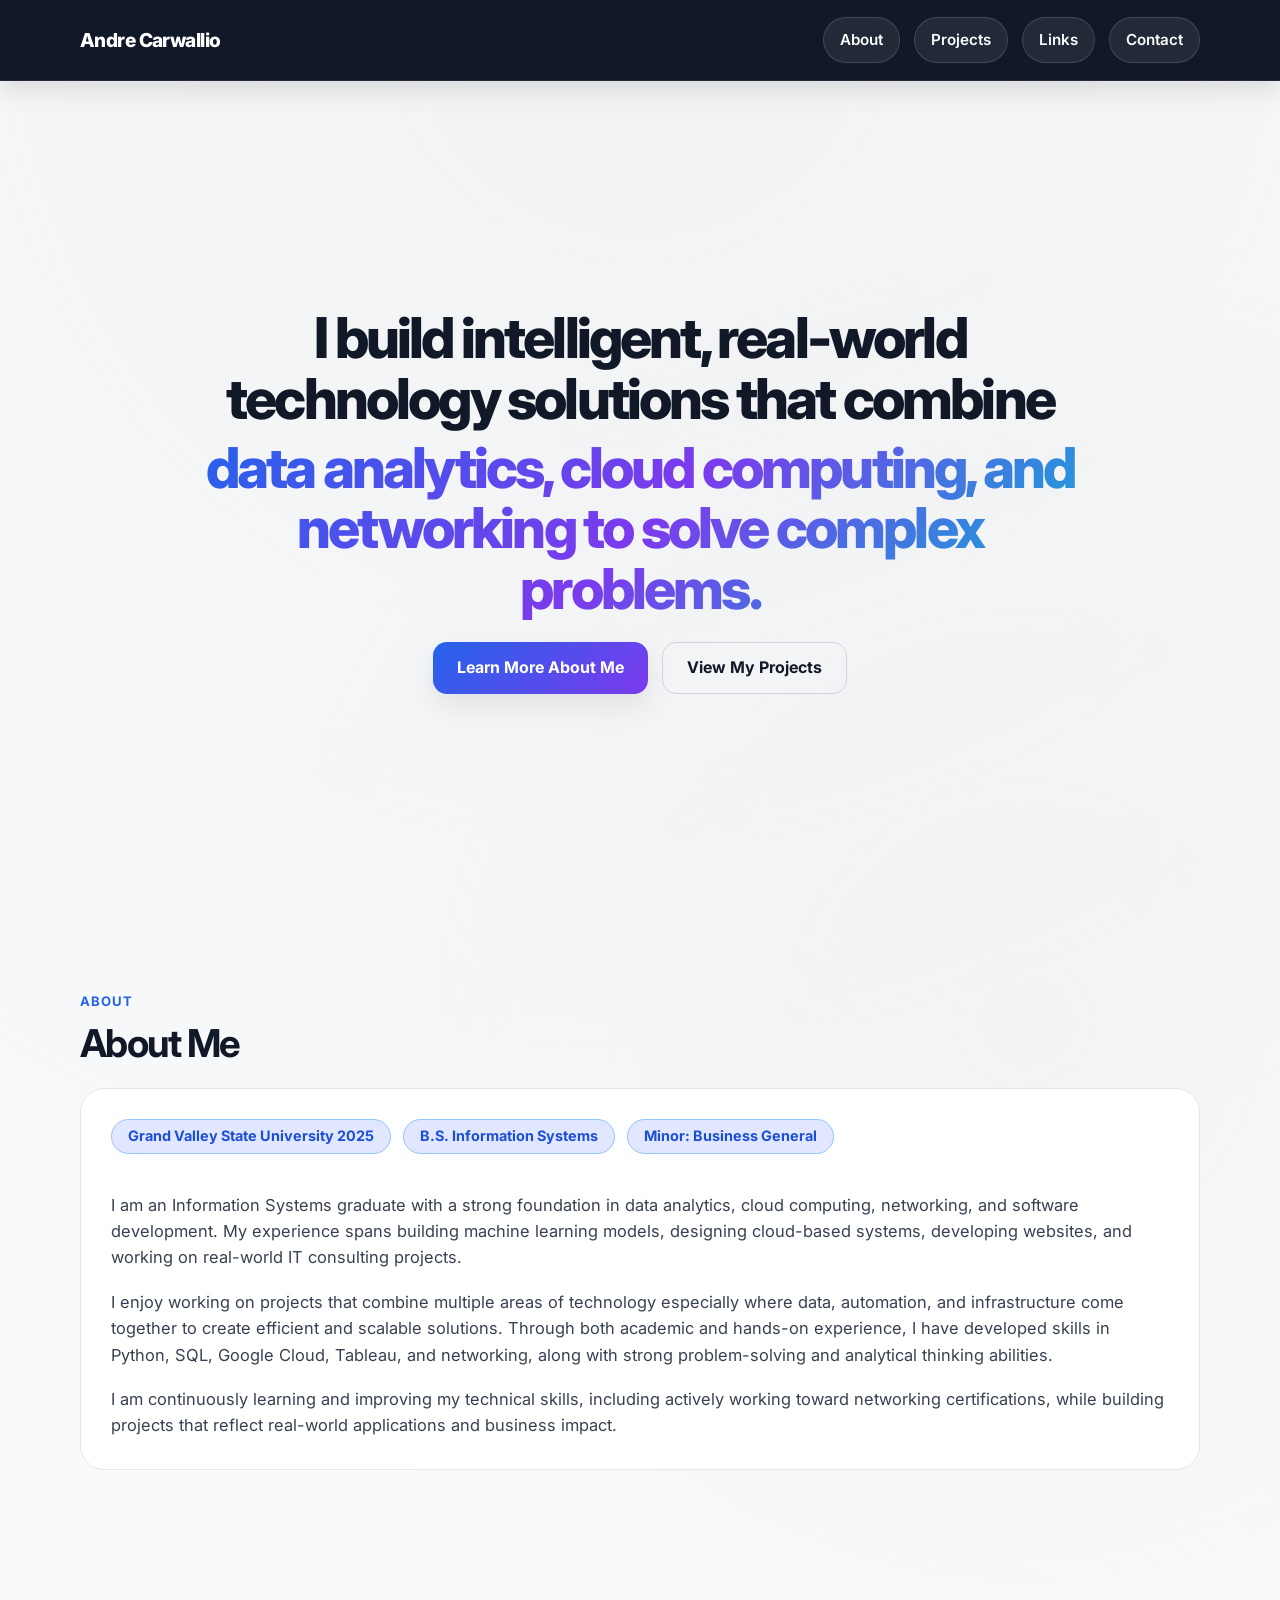
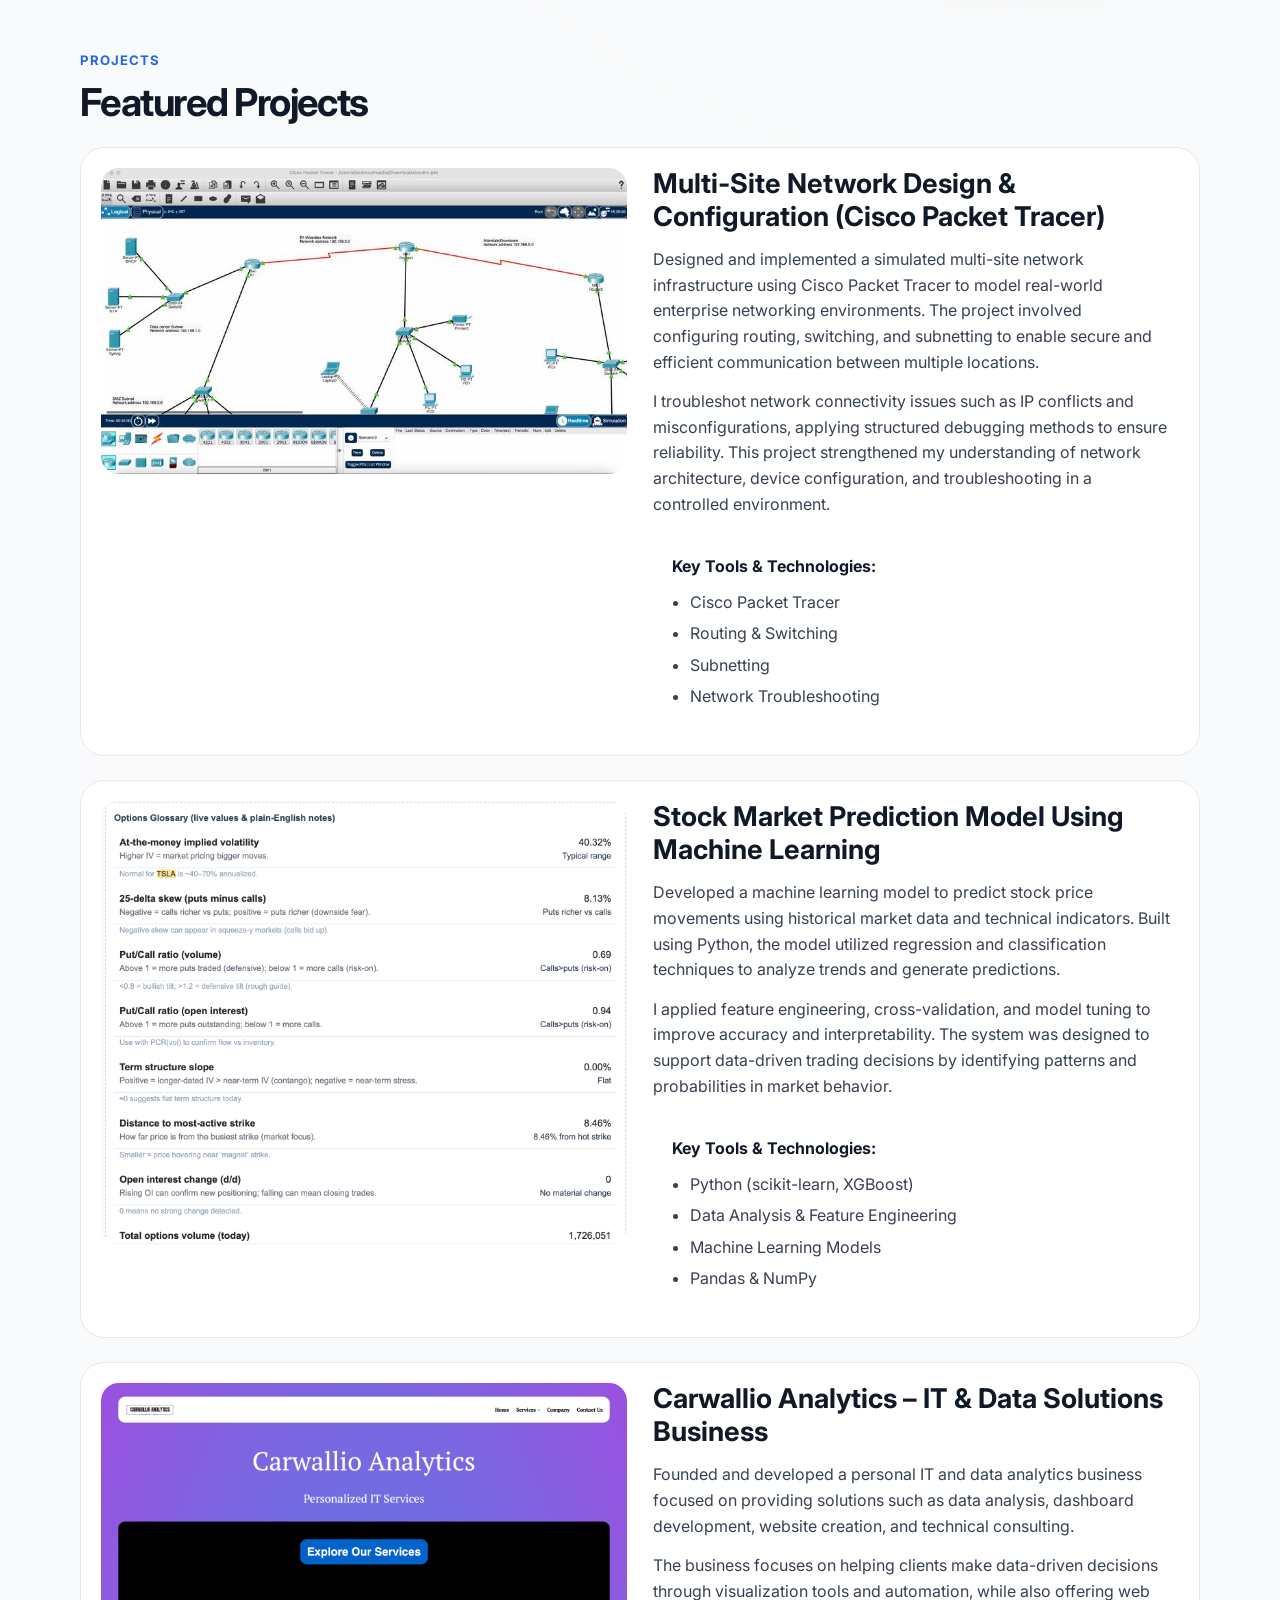
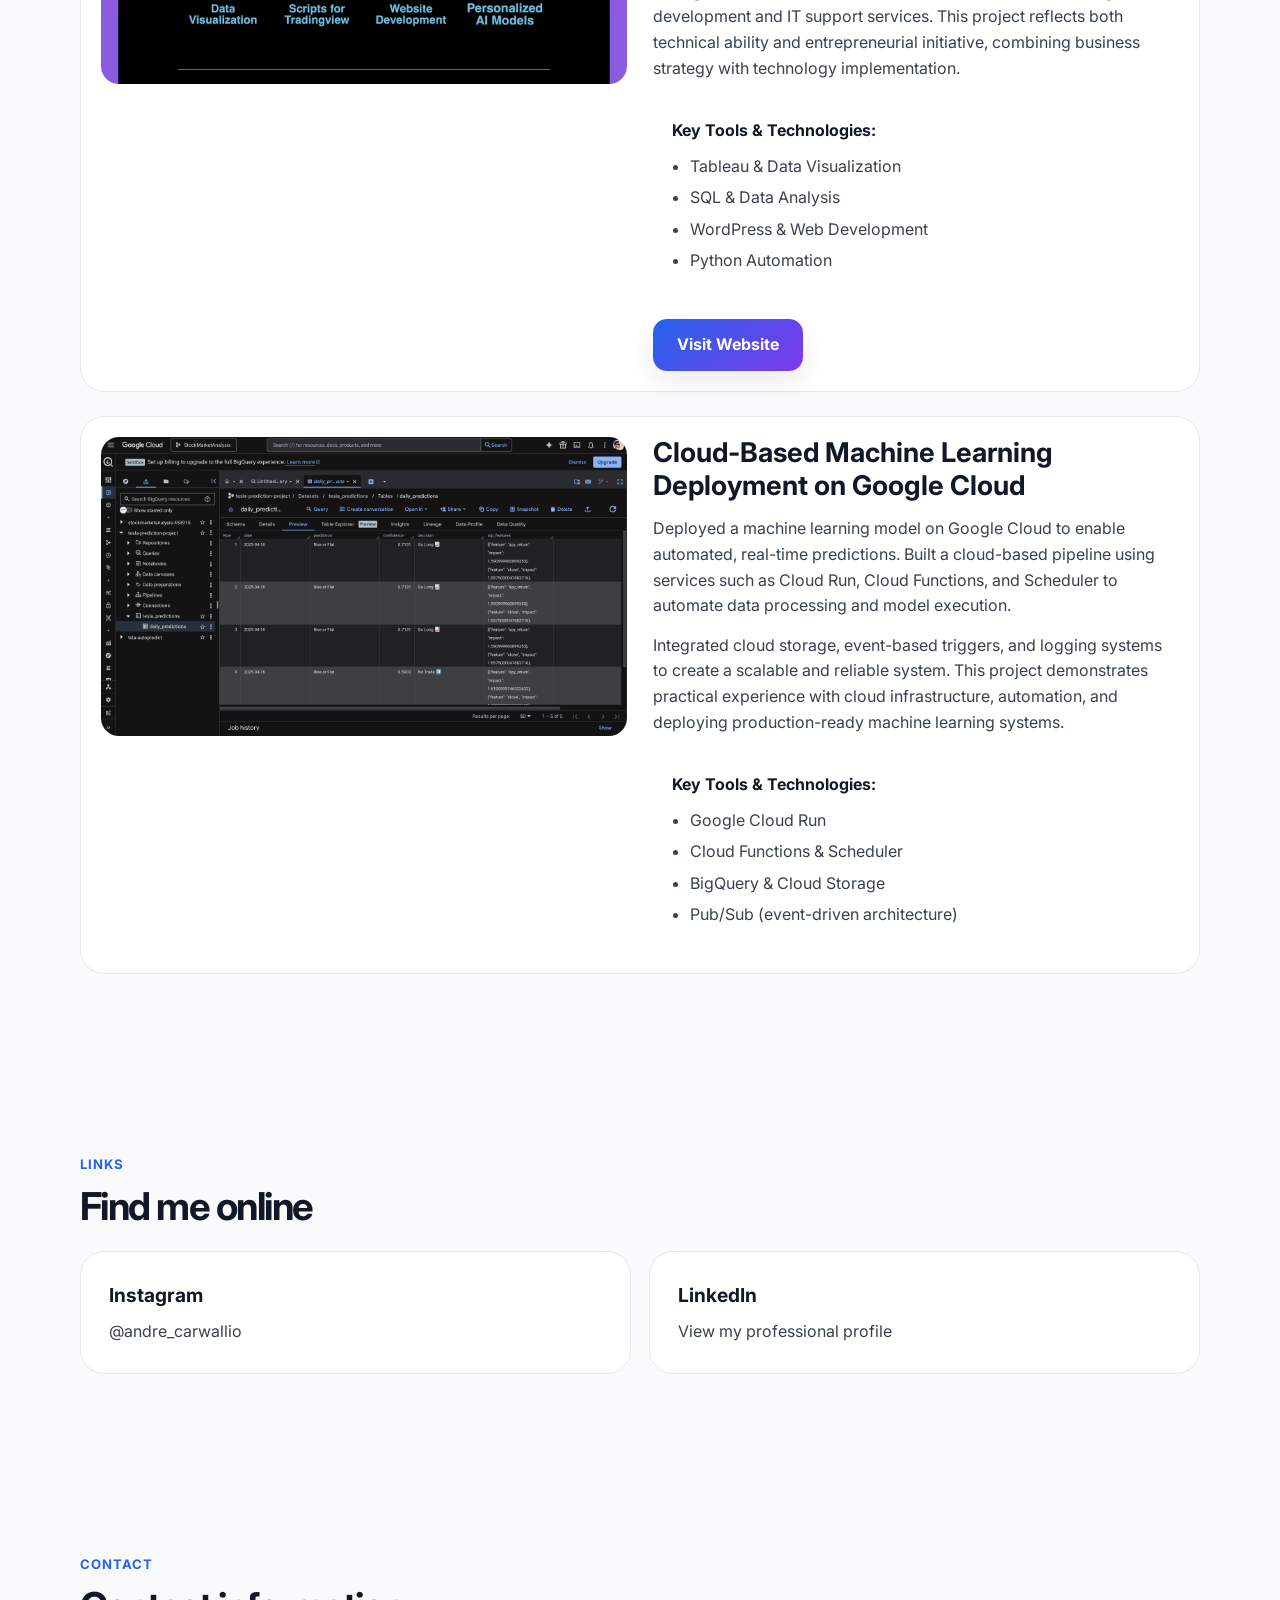
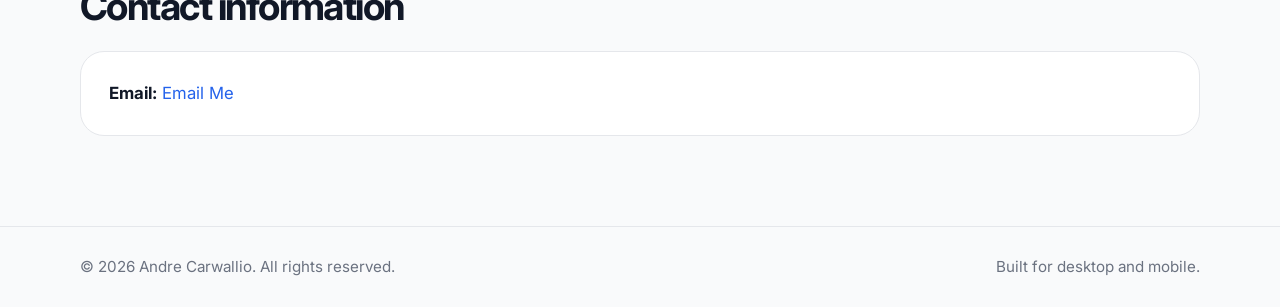
==== index.html @ b639756b "Initial portfolio website" ====
<!DOCTYPE html>
<html lang="en">
<head>
  <!-- =========================
       BASIC PAGE SETUP
       ========================= -->
  <meta charset="UTF-8" />
  <meta name="viewport" content="width=device-width, initial-scale=1.0" />
  <title>Andre Carwallio | Portfolio</title>
  <meta
    name="description"
    content="Professional portfolio of Andre Carwallio showcasing projects, skills, and contact information."
  />

  <!-- =========================
       GOOGLE FONT
       ========================= -->
  <link rel="preconnect" href="https://fonts.googleapis.com" />
  <link rel="preconnect" href="https://fonts.gstatic.com" crossorigin />
  <link
    href="https://fonts.googleapis.com/css2?family=Inter:wght@400;500;600;700;800;900&display=swap"
    rel="stylesheet"
  />

  <!-- =========================
       CSS FILE
       ========================= -->
  <link rel="stylesheet" href="style.css" />
</head>
<body>
  <!-- =========================
       HEADER / NAVIGATION
       ========================= -->
  <header class="site-header">
    <div class="container header-inner">
      <a href="#top" class="logo">Andre Carwallio</a>

      <nav class="nav" id="nav">
        <a href="#about">About</a>
        <a href="#projects">Projects</a>
        <a href="#links">Links</a>
        <a href="#contact">Contact</a>
      </nav>

      <button class="menu-toggle" id="menuToggle" aria-label="Open menu">
        ☰
      </button>
    </div>
  </header>

  <main id="top">
    <!-- =========================
         HERO SECTION
         ========================= -->
    <section class="hero">
      <div class="container hero-content">
        

        <h1>
          I build intelligent, real-world technology solutions that combine
          <span>data analytics, cloud computing, and networking to solve complex problems.</span>
        </h1>

       

        <div class="hero-buttons">
          <a href="#about" class="btn btn-primary">Learn More About Me</a>
          <a href="#projects" class="btn btn-secondary">View My Projects</a>
        </div>
      </div>
    </section>

    <!-- =========================
         ABOUT SECTION
         ========================= -->
    <section class="about section" id="about">
      <div class="container section-shell">
        <div class="section-heading">
          <p class="section-tag">About</p>
          <h2>About Me</h2>
        </div>

        <div class="about-card">

                <!-- Capsules -->
                <div class="about-pills">
                  <span>Grand Valley State University 2025</span>
                  <span>B.S. Information Systems</span>
                  <span>Minor: Business General</span>
                </div>

                <!-- Paragraphs -->
                <p>
                  I am an Information Systems graduate with a strong foundation in data analytics, cloud computing, networking, and software development. My experience spans building machine learning models, designing cloud-based systems, developing websites, and working on real-world IT consulting projects.
                </p>

                <p>
                  I enjoy working on projects that combine multiple areas of technology especially where data, automation, and infrastructure come together to create efficient and scalable solutions. Through both academic and hands-on experience, I have developed skills in Python, SQL, Google Cloud, Tableau, and networking, along with strong problem-solving and analytical thinking abilities.
                </p>

                <p>
                  I am continuously learning and improving my technical skills, including actively working toward networking certifications, while building projects that reflect real-world applications and business impact.
                </p>

              </div>
            </div>
          </section>

    <!-- =========================
         PROJECTS SECTION
         ========================= -->
    <section class="projects section" id="projects">
      <div class="container section-shell">
        <div class="section-heading">
          <p class="section-tag">Projects</p>
          <h2>Featured Projects</h2>
        </div>

        <div class="project-list">
          <!-- =========================
               PROJECT 1
               ========================= -->
          <article class="project-card">
            <div class="project-image">
              <img src="images/networking.jpeg" alt="Networking Project preview" />
            </div>
            <div class="project-content">
              <h3>Multi-Site Network Design & Configuration (Cisco Packet Tracer)</h3>
              <p>
                Designed and implemented a simulated multi-site network infrastructure using Cisco Packet Tracer to model real-world enterprise networking environments. The project involved configuring routing, switching, and subnetting to enable secure and efficient communication between multiple locations.
              </p>
              <p>
                I troubleshot network connectivity issues such as IP conflicts and misconfigurations, applying structured debugging methods to ensure reliability. This project strengthened my understanding of network architecture, device configuration, and troubleshooting in a controlled environment.
              </p>

              <div class="tools-block">
                <h4>Key Tools & Technologies:</h4>
                <ul>
                  <li>Cisco Packet Tracer</li>
                  <li>Routing & Switching</li>
                  <li>Subnetting</li>
                  <li>Network Troubleshooting</li>
                </ul>
              </div>
            </div>
          </article>

          <!-- =========================
               PROJECT 2
               ========================= -->
          <article class="project-card">
            <div class="project-image">
              <img src="images/stock-model.jpg" alt="Stock Market Machine Learning Model preview" />
            </div>
            <div class="project-content">
              <h3>Stock Market Prediction Model Using Machine Learning</h3>
              <p>
                Developed a machine learning model to predict stock price movements using historical market data and technical indicators. Built using Python, the model utilized regression and classification techniques to analyze trends and generate predictions.
              </p>
              <p>
                I applied feature engineering, cross-validation, and model tuning to improve accuracy and interpretability. The system was designed to support data-driven trading decisions by identifying patterns and probabilities in market behavior.
              </p>

              <div class="tools-block">
                <h4>Key Tools & Technologies:</h4>
                <ul>
                  <li>Python (scikit-learn, XGBoost)</li>
                  <li>Data Analysis & Feature Engineering</li>
                  <li>Machine Learning Models</li>
                  <li>Pandas & NumPy</li>
                </ul>
              </div>
            </div>
          </article>

          <!-- =========================
               PROJECT 3
               ========================= -->
          <article class="project-card">
            <div class="project-image">
              <img src="images/business.jpg" alt="Carwallio Analytics project preview" />
            </div>
            <div class="project-content">
              <h3>Carwallio Analytics – IT & Data Solutions Business</h3>
              <p>
                Founded and developed a personal IT and data analytics business focused on providing solutions such as data analysis, dashboard development, website creation, and technical consulting.
              </p>
              <p>
                The business focuses on helping clients make data-driven decisions through visualization tools and automation, while also offering web development and IT support services. This project reflects both technical ability and entrepreneurial initiative, combining business strategy with technology implementation.
              </p>

              <div class="tools-block">
                <h4>Key Tools & Technologies:</h4>
                <ul>
                  <li>Tableau & Data Visualization</li>
                  <li>SQL & Data Analysis</li>
                  <li>WordPress & Web Development</li>
                  <li>Python Automation</li>
                </ul>
              </div>

              <div class="project-actions">
                <a href="#" class="btn btn-primary" target="_blank" rel="noopener noreferrer">Visit Website</a>
              </div>
            </div>
          </article>

          <!-- =========================
               PROJECT 4
               ========================= -->
          <article class="project-card">
            <div class="project-image">
              <img src="images/cloud.jpg" alt="Google Cloud Deployment Project preview" />
            </div>
            <div class="project-content">
              <h3>Cloud-Based Machine Learning Deployment on Google Cloud</h3>
              <p>
                Deployed a machine learning model on Google Cloud to enable automated, real-time predictions. Built a cloud-based pipeline using services such as Cloud Run, Cloud Functions, and Scheduler to automate data processing and model execution.
              </p>
              <p>
                Integrated cloud storage, event-based triggers, and logging systems to create a scalable and reliable system. This project demonstrates practical experience with cloud infrastructure, automation, and deploying production-ready machine learning systems.
              </p>

              <div class="tools-block">
                <h4>Key Tools & Technologies:</h4>
                <ul>
                  <li>Google Cloud Run</li>
                  <li>Cloud Functions & Scheduler</li>
                  <li>BigQuery & Cloud Storage</li>
                  <li>Pub/Sub (event-driven architecture)</li>
                </ul>
              </div>
            </div>
          </article>
        </div>
      </div>
    </section>

    <!-- =========================
     LINKS SECTION
     ========================= -->
<section class="links section" id="links">
  <div class="container section-shell">
    <div class="section-heading">
      <p class="section-tag">Links</p>
      <h2>Find me online</h2>
    </div>

    <div class="links-grid">
      <!-- Instagram -->
      <a href="https://www.instagram.com/andre_carwallio/" class="link-card" target="_blank" rel="noopener noreferrer">
        <h3>Instagram</h3>
        <p>@andre_carwallio</p>
      </a>

      <!-- LinkedIn -->
      <a href="https://www.linkedin.com/in/andrecarwallio/" class="link-card" target="_blank" rel="noopener noreferrer">
        <h3>LinkedIn</h3>
        <p>View my professional profile</p>
      </a>
    </div>
  </div>
</section>

    <!-- =========================
         CONTACT SECTION
         ========================= -->
    <section class="contact section" id="contact">
      <div class="container section-shell">
        <div class="section-heading">
          <p class="section-tag">Contact</p>
          <h2>Contact information</h2>
        </div>

        <div class="contact-card">
          <p><strong>Email:</strong> <a href="mailto:carets-images.6t@icloud.com">Email Me</a></p>
        </div>
      </div>
    </section>
  </main>

  <!-- =========================
       FOOTER
       ========================= -->
  <footer class="site-footer">
    <div class="container footer-inner">
      <p>© 2026 Andre Carwallio. All rights reserved.</p>
      <p>Built for desktop and mobile.</p>
    </div>
  </footer>

  <!-- =========================
       JAVASCRIPT FILE
       ========================= -->
  <script src="script.js"></script>
</body>
</html>
---- style.css ----
/* =========================
   QUICK EDITS / THEME CONTROLS
   Change these values only
   to recolor the whole website
   ========================= */
:root {
  --bg-base: #f9fafb;
  --bg-glow-1: rgba(0, 0, 0, 0.03);
  --bg-glow-2: rgba(0, 0, 0, 0.02);

  --text-main: #111827;
  --text-soft: #374151;
  --text-muted: #6b7280;

  --accent-1: #2563eb;
  --accent-2: #7c3aed;
  --accent-3: #06b6d4;
  --accent-text: #2563eb;
  --accent-link: #2563eb;

  --card-bg: #ffffff;
  --card-bg-hover: #f3f4f6;
  --pill-bg: #eef2ff;

  --border-light: #e5e7eb;
  --border-medium: #d1d5db;
  --border-strong: #c7d2fe;

  --hero-text-gradient: linear-gradient(135deg, #2563eb, #7c3aed, #06b6d4);
  --button-gradient: linear-gradient(135deg, #2563eb, #7c3aed);

  --button-shadow: 0 12px 30px rgba(0, 0, 0, 0.08);
}


/* =========================
   GLOBAL RESET / BASE
   ========================= */
* {
  margin: 0;
  padding: 0;
  box-sizing: border-box;
}

html {
  scroll-behavior: smooth;
}

body {
  font-family: 'Inter', sans-serif;
  background:
    radial-gradient(circle at top, var(--bg-glow-1), transparent 30%),
    radial-gradient(circle at 80% 20%, var(--bg-glow-2), transparent 20%),
    var(--bg-base);
  color: var(--text-main);
  line-height: 1.6;
}

a {
  text-decoration: none;
  color: inherit;
}

img {
  max-width: 100%;
  display: block;
}

.container {
  width: min(1120px, calc(100% - 40px));
  margin: 0 auto;
}

.section {
  padding: 90px 0;
}

/* =========================
   HEADER / NAVIGATION
   ========================= */
.site-header {
  position: sticky;
  top: 0;
  z-index: 1000;
  background: #111827;
  backdrop-filter: blur(14px);
  border-bottom: 1px solid rgba(255, 255, 255, 0.08);
  box-shadow: 0 8px 24px rgba(17, 24, 39, 0.12);
}

.header-inner {
  min-height: 80px;
  display: flex;
  align-items: center;
  justify-content: space-between;
  position: relative;
}

.logo {
  font-size: 1.2rem;
  font-weight: 800;
  letter-spacing: -0.03em;
  color: #ffffff;
}

.nav {
  display: flex;
  gap: 14px;
  align-items: center;
}

.nav a {
  padding: 10px 16px;
  border-radius: 999px;
  background: rgba(255, 255, 255, 0.08);
  color: #f9fafb;
  font-weight: 600;
  font-size: 0.95rem;
  transition: 0.25s ease;
  border: 1px solid rgba(255, 255, 255, 0.14);
}

.nav a:hover {
  background: linear-gradient(135deg, #2563eb, #7c3aed);
  color: #ffffff;
  border-color: transparent;
}

.menu-toggle {
  display: none;
  background: transparent;
  border: none;
  color: #ffffff;
  font-size: 1.6rem;
  cursor: pointer;
}


/* =========================
   HERO SECTION
   ========================= */
.hero {
  padding: 110px 0 80px;
  min-height: calc(100vh - 80px);
  display: flex;
  align-items: center;
  text-align: center;
}

.hero-content {
  max-width: 900px;
  margin: 0 auto;
}

.eyebrow {
  display: inline-block;
  margin-bottom: 18px;
  padding: 8px 16px;
  border-radius: 999px;
  background: color-mix(in srgb, var(--accent-1) 12%, transparent);
  color: var(--accent-link);
  font-size: 0.9rem;
  font-weight: 700;
  letter-spacing: 0.02em;
}

.hero h1 {
  font-size: clamp(2.1rem, 4.4vw, 4rem);
  line-height: 1.08;
  letter-spacing: -0.05em;
  margin-bottom: 22px;
  font-weight: 800;
}

.hero h1 span {
  display: block;
  margin-top: 8px;
  background: var(--hero-text-gradient);
  -webkit-background-clip: text;
  -webkit-text-fill-color: transparent;
  background-clip: text;
  color: transparent;
}

.hero-description {
  max-width: 820px;
  margin: 0 auto 16px;
  font-size: 1.02rem;
  color: #c9d2e3;
}

.hero-description-secondary {
  margin-bottom: 30px;
}

.hero-buttons {
  display: flex;
  justify-content: center;
  gap: 14px;
  flex-wrap: wrap;
  margin-bottom: 10px;
}

.btn {
  display: inline-flex;
  align-items: center;
  justify-content: center;
  min-height: 52px;
  padding: 0 24px;
  border-radius: 14px;
  font-weight: 700;
  transition: 0.25s ease;
}

.btn-primary {
  background: var(--button-gradient);
  color: white;
  box-shadow: var(--button-shadow);
}

.btn-primary:hover {
  transform: translateY(-2px);
}

.btn-secondary {
  border: 1px solid var(--border-medium);
  color: var(--text-main);
  background: var(--btn-secondary-bg);
}

.btn-secondary:hover {
  background: rgba(255, 255, 255, 0.08);
}

/* =========================
   SHARED SECTION STYLING
   ========================= */
.section-shell {
  display: flex;
  flex-direction: column;
  gap: 24px;
}

.section-tag {
  color: var(--accent-text);
  font-weight: 700;
  text-transform: uppercase;
  letter-spacing: 0.08em;
  font-size: 0.82rem;
  margin-bottom: 10px;
}

.section-heading h2 {
  font-size: clamp(1.9rem, 3vw, 3rem);
  line-height: 1.1;
  letter-spacing: -0.04em;
}

.about-card,
.project-card,
.link-card,
.contact-card {
  border-radius: 24px;
  background: var(--card-bg);
  border: 1px solid var(--border-light);
}

/* =========================
   ABOUT SECTION
   ========================= */
.about-card {
  padding: 30px;
  display: flex;
  flex-direction: column;
  gap: 18px;
}

.about-card p {
  color: var(--text-soft);
  font-size: 1.03rem;
}

/* =========================
   ABOUT CAPSULES
   ========================= */
.about-pills {
  display: flex;
  flex-wrap: wrap;
  gap: 12px;
  margin-bottom: 20px;
  align-items: center;
}

.about-pills span {
  display: flex;
  align-items: center;
  justify-content: center;
  width: max-content;
  padding: 9px 16px;
  border-radius: 999px;
  background: #e0e7ff;
  border: 1px solid #93c5fd;
  color: #1d4ed8;
  font-weight: 700;
  font-size: 0.9rem;
  line-height: 1;
  white-space: nowrap;
}

/* =========================
   PROJECTS SECTION
   ========================= */
.project-list {
  display: flex;
  flex-direction: column;
  gap: 24px;
}

.project-card {
  display: grid;
  grid-template-columns: 1fr 1fr;
  gap: 26px;
  padding: 20px;
  align-items: start;
}

.project-image img {
  width: 100%;
  height: 100%;
  min-height: 280px;
  object-fit: cover;
  border-radius: 18px;
}

.project-content {
  padding-right: 8px;
}

.project-label {
  color: var(--accent-text);
  font-weight: 700;
  font-size: 0.82rem;
  text-transform: uppercase;
  letter-spacing: 0.08em;
  margin-bottom: 8px;
}

.project-content h3 {
  font-size: 1.7rem;
  line-height: 1.2;
  margin-bottom: 14px;
}

.project-content p {
  color: var(--text-soft);
  font-size: 1rem;
  margin-bottom: 14px;
}

.tools-block {
  margin-top: 18px;
  padding: 18px;
  border-radius: 18px;
  background: var(--card-bg);
  border: 1px solid rgba(255, 255, 255, 0.06);
}

.tools-block h4 {
  font-size: 1rem;
  margin-bottom: 10px;
  color: var(--text-main);
}

.tools-block ul {
  padding-left: 18px;
}

.tools-block li {
  color: var(--text-soft);
  margin-bottom: 6px;
}

.project-actions {
  margin-top: 20px;
}

/* =========================
   LINKS SECTION
   ========================= */
.links-grid {
  display: grid;
  grid-template-columns: repeat(2, 1fr);
  gap: 18px;
}

.link-card {
  padding: 28px;
  transition: 0.25s ease;
}

.link-card:hover {
  transform: translateY(-4px);
  background: #eef2ff;
  border-color: #c7d2fe;
}

.link-card h3 {
  margin-bottom: 8px;
  font-size: 1.2rem;
}

.link-card p {
  color: var(--text-soft);
}

/* =========================
   CONTACT SECTION
   ========================= */
.contact-card {
  padding: 28px;
}

.contact-card p {
  color: var(--text-soft);
  font-size: 1.05rem;
}

.contact-card strong {
  color: var(--text-main);
  font-weight: 700;
}

.contact-card a {
  color: var(--accent-link);
}

/* =========================
   FOOTER
   ========================= */
.site-footer {
  padding: 28px 0;
  border-top: 1px solid var(--border-light);
}

.footer-inner {
  display: flex;
  justify-content: space-between;
  gap: 20px;
  color: var(--text-muted);
  font-size: 0.95rem;
}

/* =========================
   TABLET
   ========================= */
@media (max-width: 992px) {
  .project-card,
  .links-grid {
    grid-template-columns: 1fr;
  }

  .hero {
    min-height: auto;
    padding: 100px 0 75px;
  }
}

/* =========================
   MOBILE
   ========================= */
@media (max-width: 768px) {
  .container {
    width: min(100% - 28px, 1120px);
  }

  .header-inner {
    min-height: 72px;
  }

  .nav {
    position: absolute;
    top: 72px;
    right: 0;
    left: 0;
    display: none;
    flex-direction: column;
    gap: 12px;
    padding: 18px;
    border-radius: 20px;
    background: #111827;
    border: 1px solid rgba(255, 255, 255, 0.1);
    margin-top: 8px;
    box-shadow: 0 16px 40px rgba(17, 24, 39, 0.18);
  }

  .nav.show {
    display: flex;
  }

  .nav a {
    width: 100%;
    text-align: center;
  }

  .menu-toggle {
    display: block;
  }

  .hero {
    min-height: auto;
    padding: 78px 0 56px;
  }

  .hero h1 {
    font-size: clamp(1.9rem, 8vw, 2.8rem);
  }

  .hero-description {
    font-size: 0.98rem;
  }

  .section {
    padding: 70px 0;
  }

  .project-card {
    padding: 16px;
    gap: 18px;
  }

  .project-image img {
    min-height: 220px;
  }

  .project-content h3 {
    font-size: 1.35rem;
  }

  .about-card,
  .link-card,
  .contact-card,
  .tools-block {
    padding: 22px;
  }

  .footer-inner {
    flex-direction: column;
  }
}
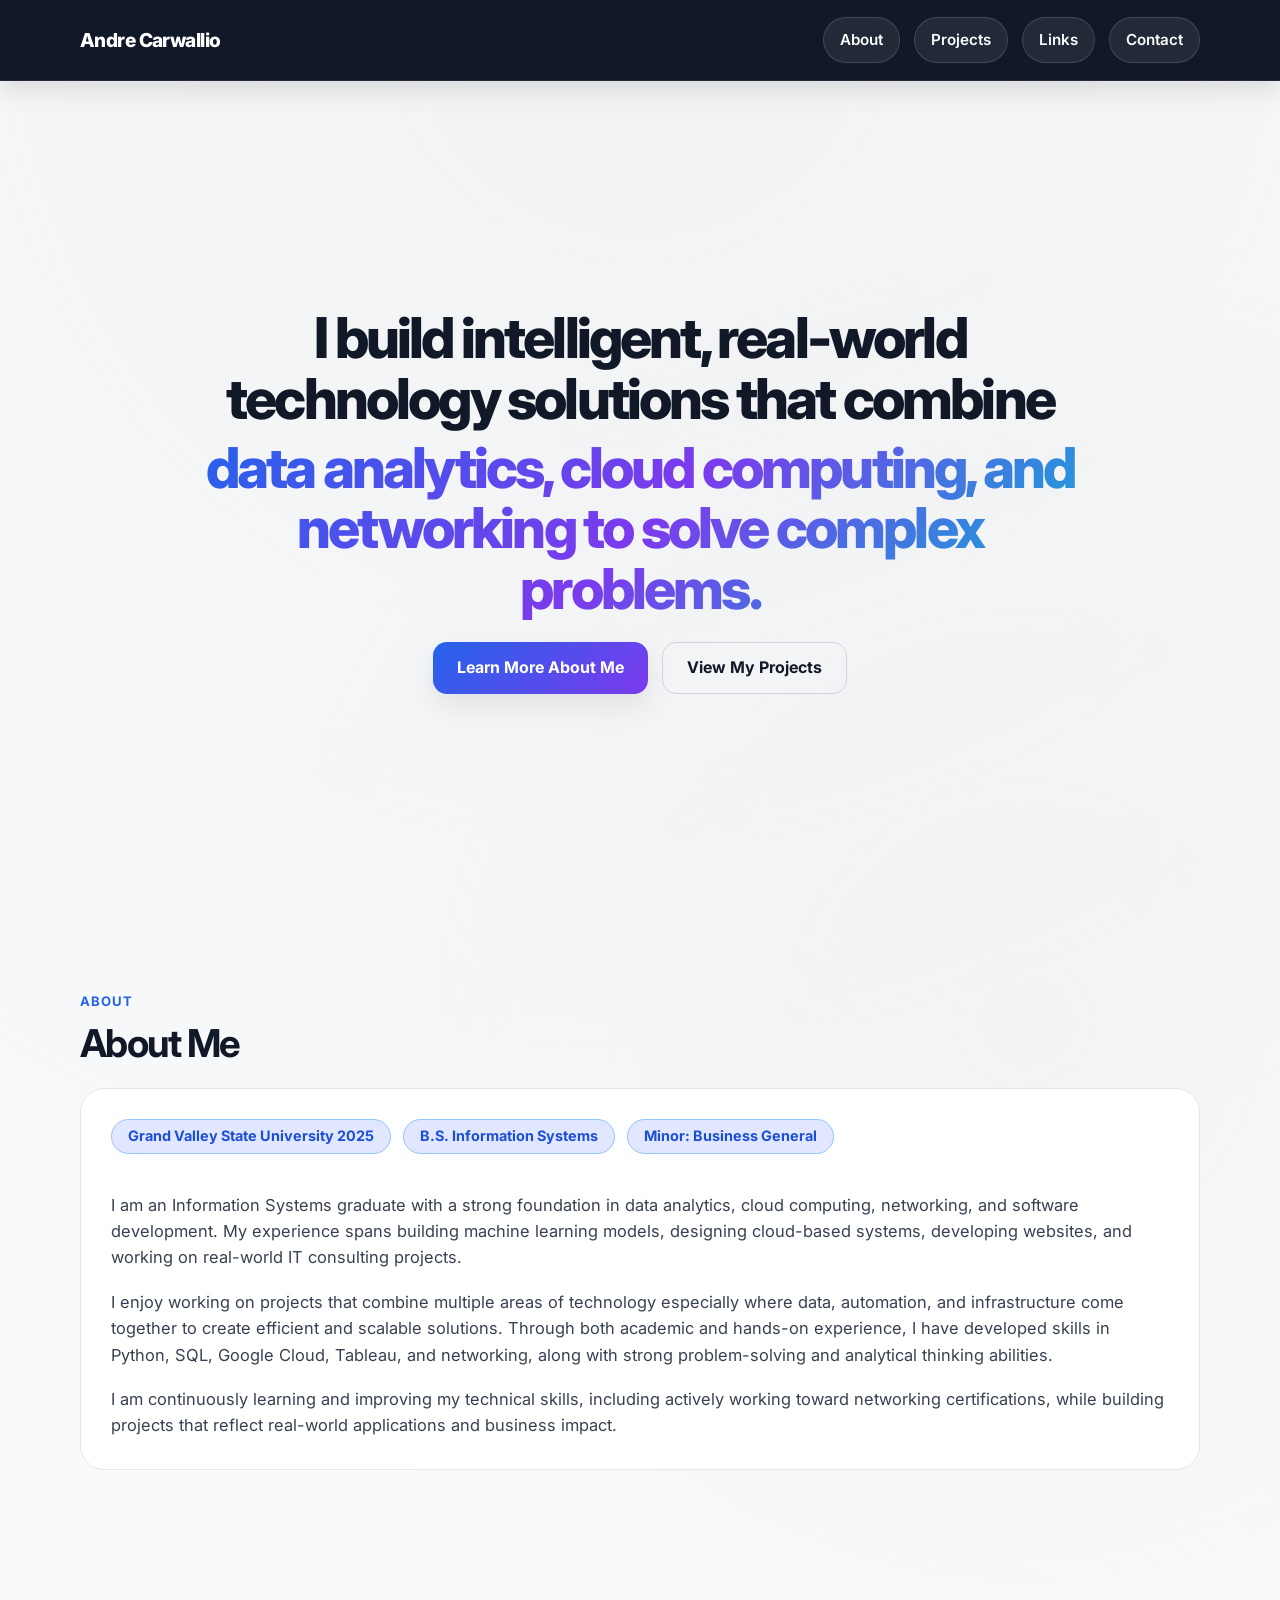
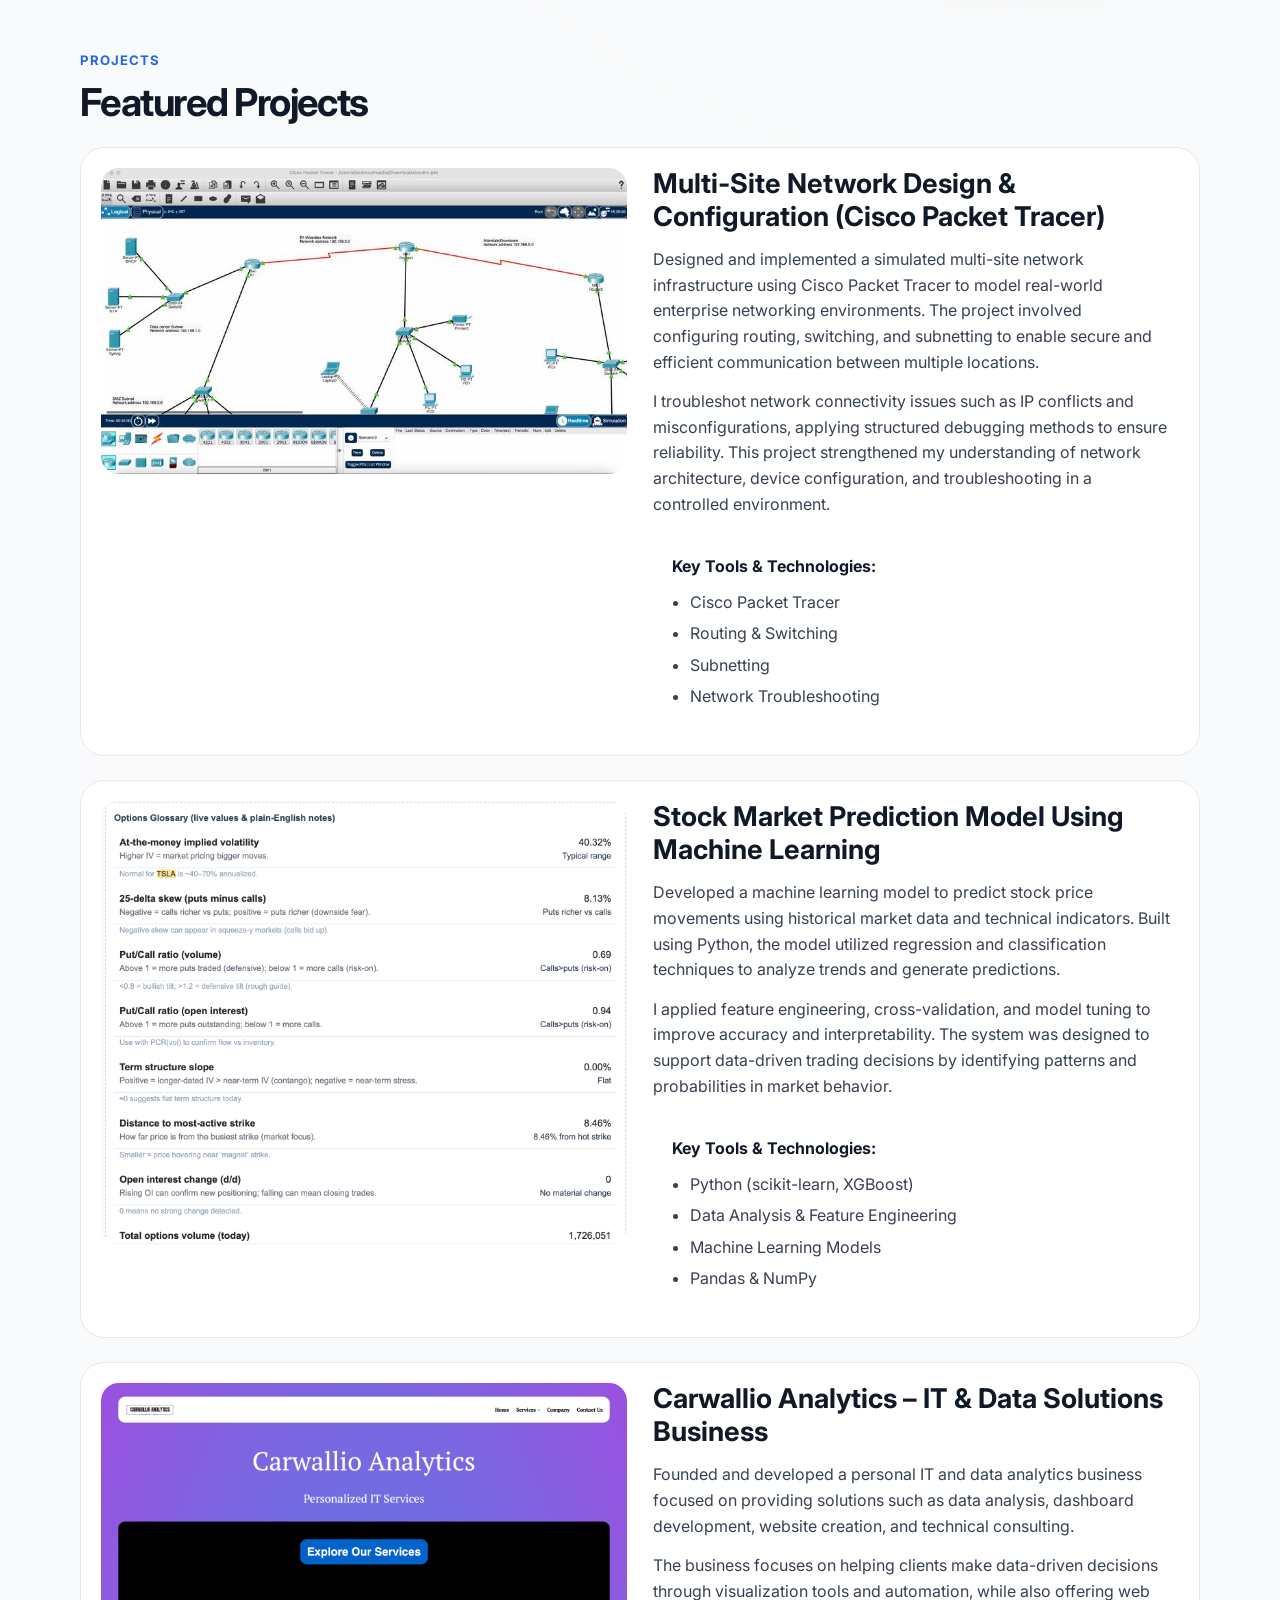
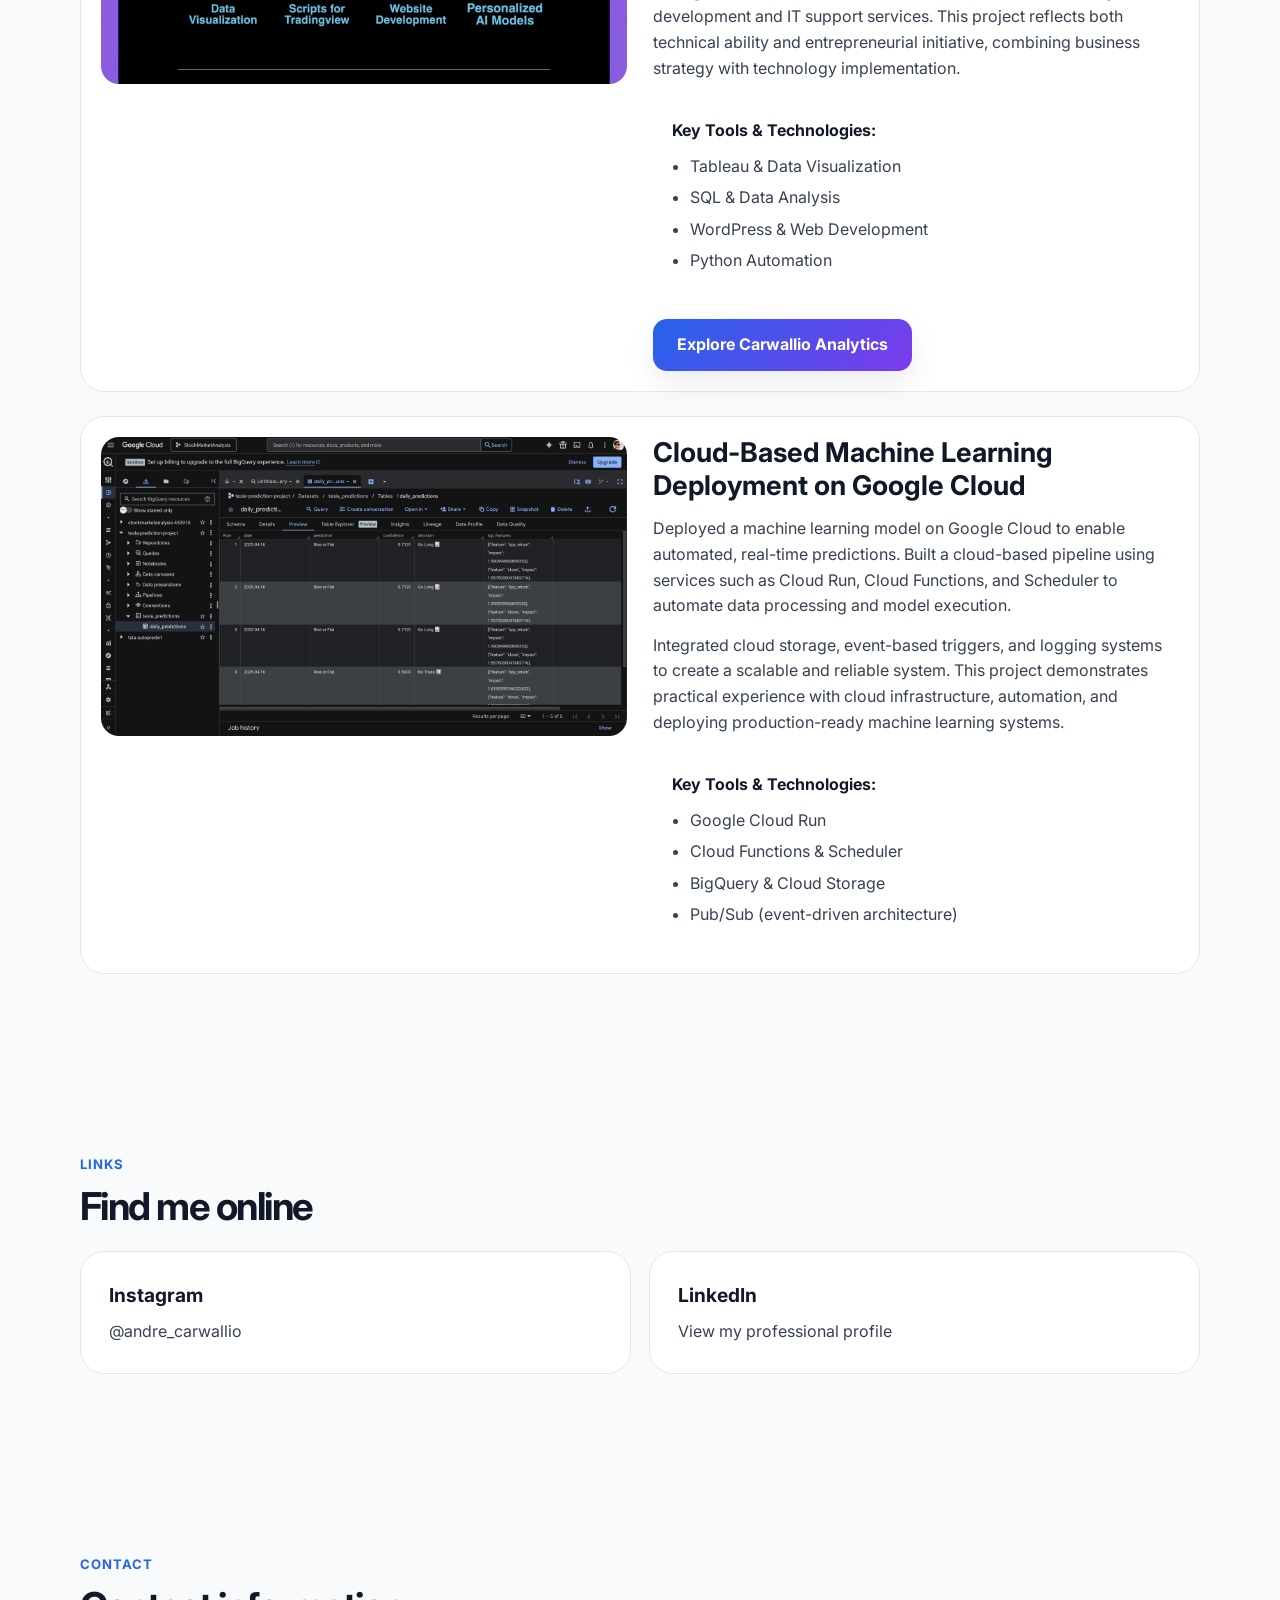
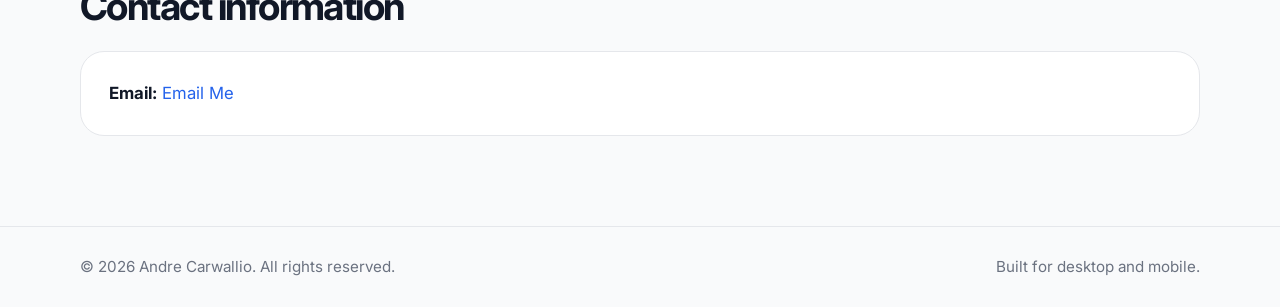
==== commit 4ebdbb47: "Updated project link to carwallio.com" ====
--- a/index.html
+++ b/index.html
@@ -200,7 +200,9 @@
               </div>
 
               <div class="project-actions">
-                <a href="#" class="btn btn-primary" target="_blank" rel="noopener noreferrer">Visit Website</a>
+                <a href="https://carwallio.com" class="btn btn-primary" target="_blank" rel="noopener noreferrer">
+                  Explore Carwallio Analytics
+                </a>
               </div>
             </div>
           </article>
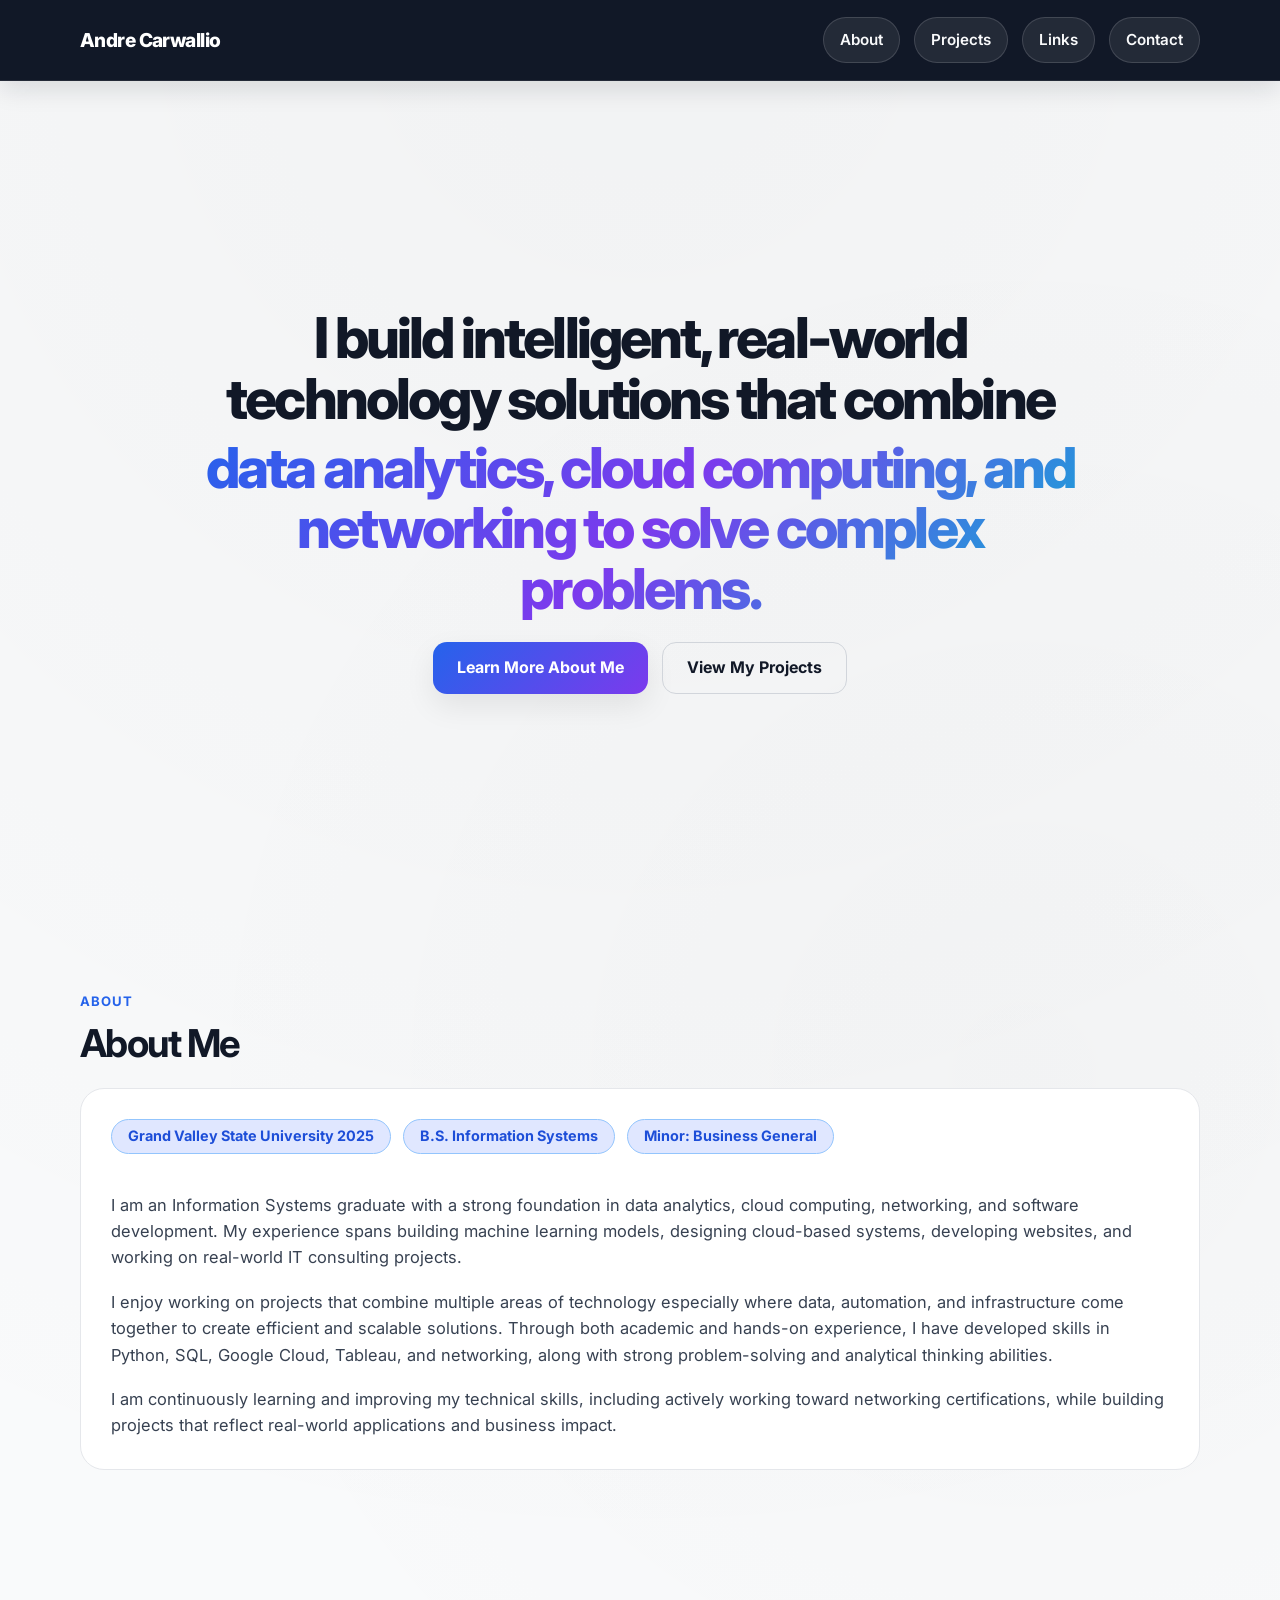
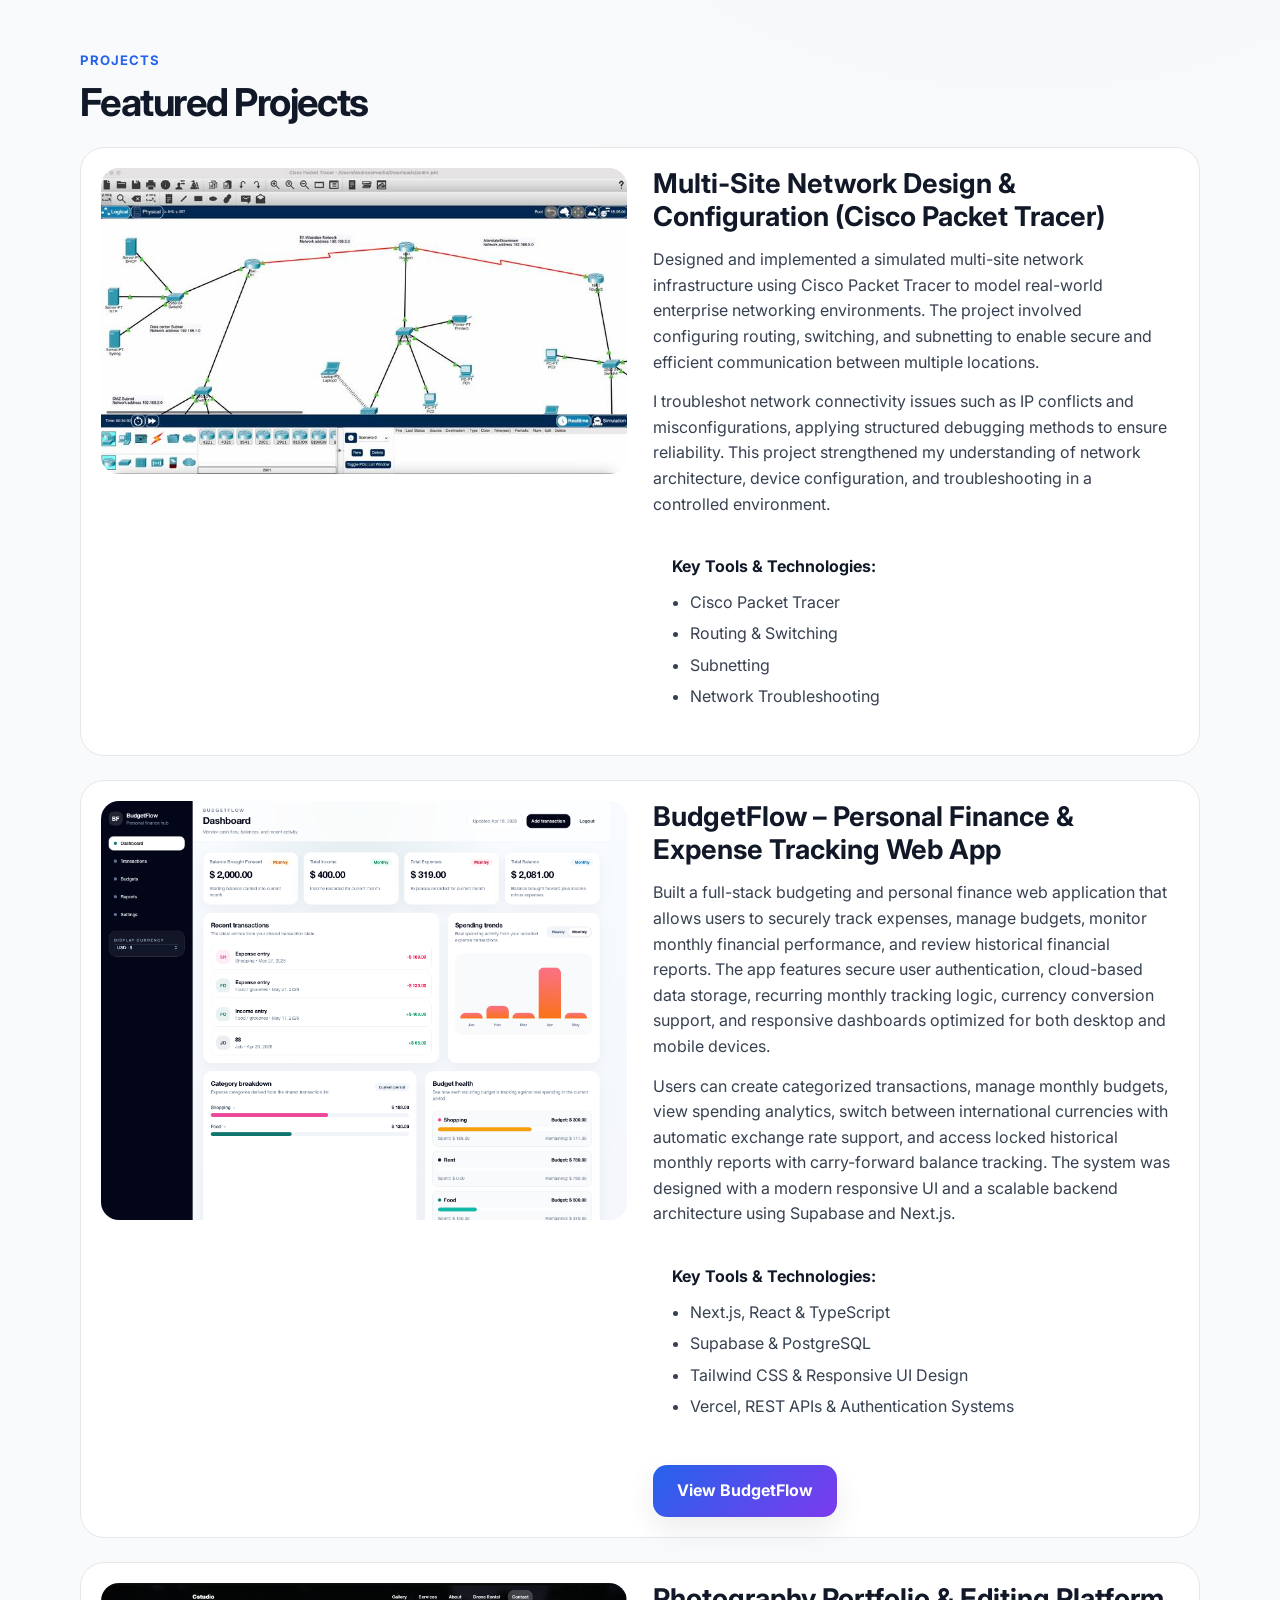
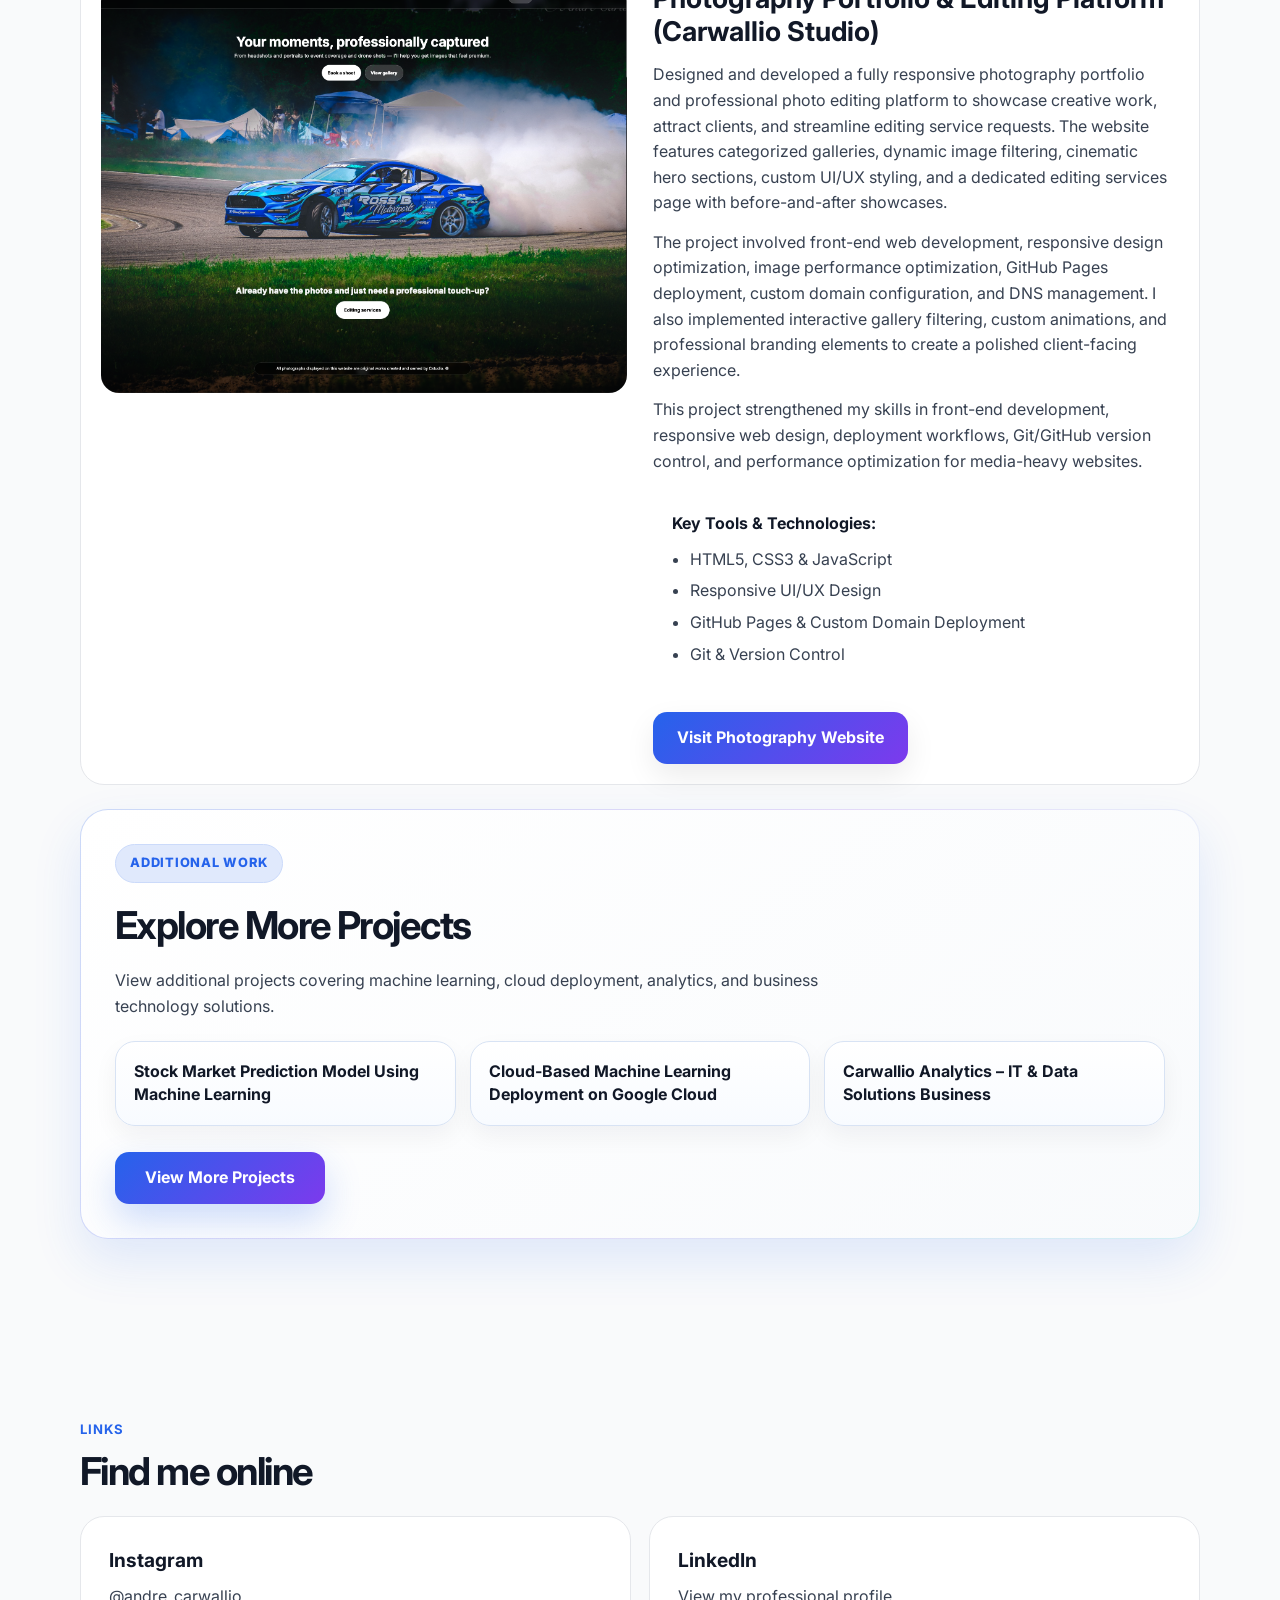
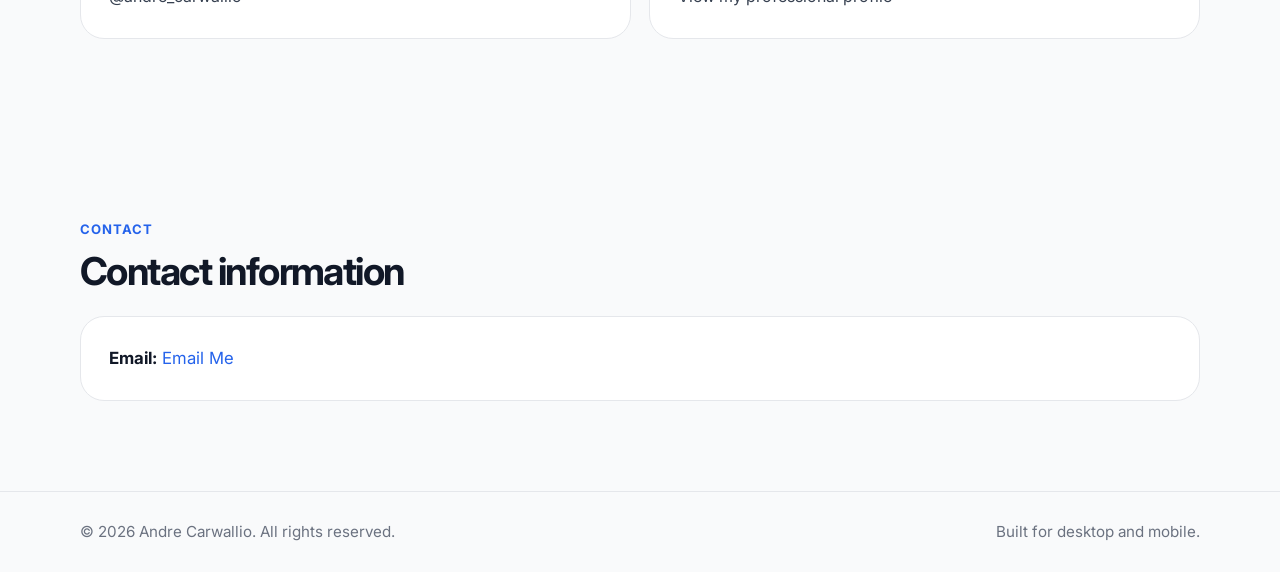
==== commit 13a8efb5: "Added project images and external project links" ====
--- a/index.html
+++ b/index.html
@@ -1,6 +1,24 @@
 <!DOCTYPE html>
 <html lang="en">
 <head>
+  <!-- =========================
+     FAVICON (TAB ICON)
+     ========================= -->
+<link rel="icon" type="image/png" href="images/logo.png">
+
+<!-- =========================
+     SOCIAL SHARE PREVIEW
+     ========================= -->
+<meta property="og:title" content="Andre Carwallio Portfolio">
+<meta property="og:description" content="Portfolio showcasing data analytics, cloud computing, and networking projects.">
+<meta property="og:image" content="https://andrecarwallio.github.io/images/logo.png">
+<meta property="og:url" content="https://andrecarwallio.github.io">
+<meta property="og:type" content="website">
+
+<!-- Twitter (also used by many platforms) -->
+<meta name="twitter:card" content="summary_large_image">
+<meta name="twitter:image" content="https://andrecarwallio.github.io/images/logo.png">
+
   <!-- =========================
        BASIC PAGE SETUP
        ========================= -->
@@ -122,7 +140,7 @@
                ========================= -->
           <article class="project-card">
             <div class="project-image">
-              <img src="images/networking.jpeg" alt="Networking Project preview" />
+              <img src="images/networking-project.png" alt="Networking Project preview" />
             </div>
             <div class="project-content">
               <h3>Multi-Site Network Design & Configuration (Cisco Packet Tracer)</h3>
@@ -150,25 +168,31 @@
                ========================= -->
           <article class="project-card">
             <div class="project-image">
-              <img src="images/stock-model.jpg" alt="Stock Market Machine Learning Model preview" />
+              <img src="images/budgetflow.png" alt="BudgetFlow preview" />
             </div>
             <div class="project-content">
-              <h3>Stock Market Prediction Model Using Machine Learning</h3>
-              <p>
-                Developed a machine learning model to predict stock price movements using historical market data and technical indicators. Built using Python, the model utilized regression and classification techniques to analyze trends and generate predictions.
-              </p>
-              <p>
-                I applied feature engineering, cross-validation, and model tuning to improve accuracy and interpretability. The system was designed to support data-driven trading decisions by identifying patterns and probabilities in market behavior.
+              <h3>BudgetFlow – Personal Finance &amp; Expense Tracking Web App</h3>
+              <p>
+                Built a full-stack budgeting and personal finance web application that allows users to securely track expenses, manage budgets, monitor monthly financial performance, and review historical financial reports. The app features secure user authentication, cloud-based data storage, recurring monthly tracking logic, currency conversion support, and responsive dashboards optimized for both desktop and mobile devices.
+              </p>
+              <p>
+                Users can create categorized transactions, manage monthly budgets, view spending analytics, switch between international currencies with automatic exchange rate support, and access locked historical monthly reports with carry-forward balance tracking. The system was designed with a modern responsive UI and a scalable backend architecture using Supabase and Next.js.
               </p>
 
               <div class="tools-block">
                 <h4>Key Tools & Technologies:</h4>
                 <ul>
-                  <li>Python (scikit-learn, XGBoost)</li>
-                  <li>Data Analysis & Feature Engineering</li>
-                  <li>Machine Learning Models</li>
-                  <li>Pandas & NumPy</li>
+                  <li>Next.js, React &amp; TypeScript</li>
+                  <li>Supabase &amp; PostgreSQL</li>
+                  <li>Tailwind CSS &amp; Responsive UI Design</li>
+                  <li>Vercel, REST APIs &amp; Authentication Systems</li>
                 </ul>
+              </div>
+
+              <div class="project-actions">
+                <a href="https://budgetflow-inky.vercel.app" class="btn btn-primary" target="_blank" rel="noopener noreferrer">
+                  View BudgetFlow
+                </a>
               </div>
             </div>
           </article>
@@ -178,62 +202,58 @@
                ========================= -->
           <article class="project-card">
             <div class="project-image">
-              <img src="images/business.jpg" alt="Carwallio Analytics project preview" />
+              <img src="images/carwallio-studio.png" alt="Carwallio Studio preview" />
             </div>
             <div class="project-content">
-              <h3>Carwallio Analytics – IT & Data Solutions Business</h3>
-              <p>
-                Founded and developed a personal IT and data analytics business focused on providing solutions such as data analysis, dashboard development, website creation, and technical consulting.
-              </p>
-              <p>
-                The business focuses on helping clients make data-driven decisions through visualization tools and automation, while also offering web development and IT support services. This project reflects both technical ability and entrepreneurial initiative, combining business strategy with technology implementation.
+              <h3>Photography Portfolio &amp; Editing Platform (Carwallio Studio)</h3>
+              <p>
+                Designed and developed a fully responsive photography portfolio and professional photo editing platform to showcase creative work, attract clients, and streamline editing service requests. The website features categorized galleries, dynamic image filtering, cinematic hero sections, custom UI/UX styling, and a dedicated editing services page with before-and-after showcases.
+              </p>
+              <p>
+                The project involved front-end web development, responsive design optimization, image performance optimization, GitHub Pages deployment, custom domain configuration, and DNS management. I also implemented interactive gallery filtering, custom animations, and professional branding elements to create a polished client-facing experience.
+              </p>
+              <p>
+                This project strengthened my skills in front-end development, responsive web design, deployment workflows, Git/GitHub version control, and performance optimization for media-heavy websites.
               </p>
 
               <div class="tools-block">
                 <h4>Key Tools & Technologies:</h4>
                 <ul>
-                  <li>Tableau & Data Visualization</li>
-                  <li>SQL & Data Analysis</li>
-                  <li>WordPress & Web Development</li>
-                  <li>Python Automation</li>
+                  <li>HTML5, CSS3 &amp; JavaScript</li>
+                  <li>Responsive UI/UX Design</li>
+                  <li>GitHub Pages &amp; Custom Domain Deployment</li>
+                  <li>Git &amp; Version Control</li>
                 </ul>
               </div>
 
               <div class="project-actions">
-                <a href="https://carwallio.com" class="btn btn-primary" target="_blank" rel="noopener noreferrer">
-                  Explore Carwallio Analytics
+                <a href="https://carwallio.studio/index.html#top" class="btn btn-primary" target="_blank" rel="noopener noreferrer">
+                  Visit Photography Website
                 </a>
               </div>
             </div>
           </article>
 
-          <!-- =========================
-               PROJECT 4
-               ========================= -->
-          <article class="project-card">
-            <div class="project-image">
-              <img src="images/cloud.jpg" alt="Google Cloud Deployment Project preview" />
-            </div>
-            <div class="project-content">
-              <h3>Cloud-Based Machine Learning Deployment on Google Cloud</h3>
-              <p>
-                Deployed a machine learning model on Google Cloud to enable automated, real-time predictions. Built a cloud-based pipeline using services such as Cloud Run, Cloud Functions, and Scheduler to automate data processing and model execution.
-              </p>
-              <p>
-                Integrated cloud storage, event-based triggers, and logging systems to create a scalable and reliable system. This project demonstrates practical experience with cloud infrastructure, automation, and deploying production-ready machine learning systems.
-              </p>
-
-              <div class="tools-block">
-                <h4>Key Tools & Technologies:</h4>
-                <ul>
-                  <li>Google Cloud Run</li>
-                  <li>Cloud Functions & Scheduler</li>
-                  <li>BigQuery & Cloud Storage</li>
-                  <li>Pub/Sub (event-driven architecture)</li>
-                </ul>
-              </div>
-            </div>
-          </article>
+        </div>
+
+        <div class="more-projects-card">
+          <div class="more-projects-content">
+            <span class="more-projects-badge">Additional Work</span>
+            <h3>Explore More Projects</h3>
+            <p>
+              View additional projects covering machine learning, cloud deployment, analytics, and business technology solutions.
+            </p>
+
+            <div class="more-projects-list">
+              <div class="more-project-chip">Stock Market Prediction Model Using Machine Learning</div>
+              <div class="more-project-chip">Cloud-Based Machine Learning Deployment on Google Cloud</div>
+              <div class="more-project-chip">Carwallio Analytics &ndash; IT &amp; Data Solutions Business</div>
+            </div>
+
+            <div class="more-projects-actions">
+              <a href="more-projects.html" class="btn btn-primary">View More Projects</a>
+            </div>
+          </div>
         </div>
       </div>
     </section>
@@ -296,4 +316,4 @@
        ========================= -->
   <script src="script.js"></script>
 </body>
-</html>+</html>
--- a/style.css
+++ b/style.css
@@ -322,6 +322,134 @@
   gap: 26px;
   padding: 20px;
   align-items: start;
+}
+
+.more-projects-list {
+  display: grid;
+  grid-template-columns: repeat(3, minmax(0, 1fr));
+  gap: 14px;
+}
+
+.more-projects-card {
+  position: relative;
+  overflow: hidden;
+  padding: 1px;
+  border-radius: 28px;
+  background: linear-gradient(135deg, rgba(37, 99, 235, 0.22), rgba(124, 58, 237, 0.18), rgba(6, 182, 212, 0.16));
+  box-shadow: 0 22px 50px rgba(37, 99, 235, 0.12);
+}
+
+.more-projects-card::before {
+  content: "";
+  position: absolute;
+  inset: 0;
+  background:
+    radial-gradient(circle at top right, rgba(255, 255, 255, 0.34), transparent 34%),
+    radial-gradient(circle at bottom left, rgba(191, 219, 254, 0.28), transparent 28%);
+  pointer-events: none;
+}
+
+.more-projects-content {
+  position: relative;
+  z-index: 1;
+  padding: 34px;
+  border-radius: 27px;
+  background:
+    linear-gradient(145deg, rgba(255, 255, 255, 0.96), rgba(248, 250, 252, 0.94)),
+    var(--card-bg);
+  display: flex;
+  flex-direction: column;
+  gap: 22px;
+}
+
+.more-projects-badge {
+  display: inline-flex;
+  align-items: center;
+  width: max-content;
+  padding: 8px 14px;
+  border-radius: 999px;
+  background: color-mix(in srgb, var(--accent-1) 14%, white);
+  border: 1px solid color-mix(in srgb, var(--accent-1) 24%, white);
+  color: var(--accent-1);
+  font-size: 0.8rem;
+  font-weight: 800;
+  letter-spacing: 0.06em;
+  text-transform: uppercase;
+}
+
+.more-projects-content h3 {
+  font-size: clamp(1.7rem, 3vw, 2.5rem);
+  line-height: 1.08;
+  letter-spacing: -0.04em;
+}
+
+.more-projects-content p {
+  color: var(--text-soft);
+  max-width: 720px;
+  font-size: 1rem;
+}
+
+.more-project-chip {
+  min-height: 100%;
+  padding: 18px 18px 20px;
+  border-radius: 20px;
+  background: linear-gradient(180deg, #ffffff, #f8fbff);
+  border: 1px solid #d8e3f4;
+  color: var(--text-main);
+  font-weight: 700;
+  line-height: 1.4;
+  box-shadow: 0 10px 24px rgba(15, 23, 42, 0.05);
+  transition: transform 0.25s ease, box-shadow 0.25s ease, border-color 0.25s ease, background 0.25s ease;
+}
+
+.more-project-chip:hover {
+  transform: translateY(-3px);
+  border-color: #b8c9f0;
+  background: linear-gradient(180deg, #ffffff, #eef4ff);
+  box-shadow: 0 16px 30px rgba(37, 99, 235, 0.12);
+}
+
+.more-projects-actions {
+  display: flex;
+  justify-content: flex-start;
+  padding-top: 4px;
+}
+
+.more-projects-actions .btn-primary {
+  min-width: 210px;
+  box-shadow: 0 16px 36px rgba(37, 99, 235, 0.22);
+}
+
+.page-hero {
+  padding: 110px 0 48px;
+}
+
+.page-hero-shell {
+  display: flex;
+  flex-direction: column;
+  gap: 20px;
+}
+
+.page-hero-copy {
+  max-width: 760px;
+}
+
+.page-hero-copy h1 {
+  font-size: clamp(2.2rem, 4.8vw, 4rem);
+  line-height: 1.05;
+  letter-spacing: -0.05em;
+  margin-bottom: 14px;
+}
+
+.page-hero-copy p {
+  color: var(--text-soft);
+  font-size: 1.05rem;
+}
+
+.page-hero-actions {
+  display: flex;
+  flex-wrap: wrap;
+  gap: 14px;
 }
 
 .project-image img {
@@ -539,11 +667,20 @@
   .about-card,
   .link-card,
   .contact-card,
-  .tools-block {
+  .tools-block,
+  .more-projects-content {
     padding: 22px;
+  }
+
+  .more-projects-list {
+    grid-template-columns: 1fr;
+  }
+
+  .page-hero {
+    padding: 82px 0 38px;
   }
 
   .footer-inner {
     flex-direction: column;
   }
-}+}
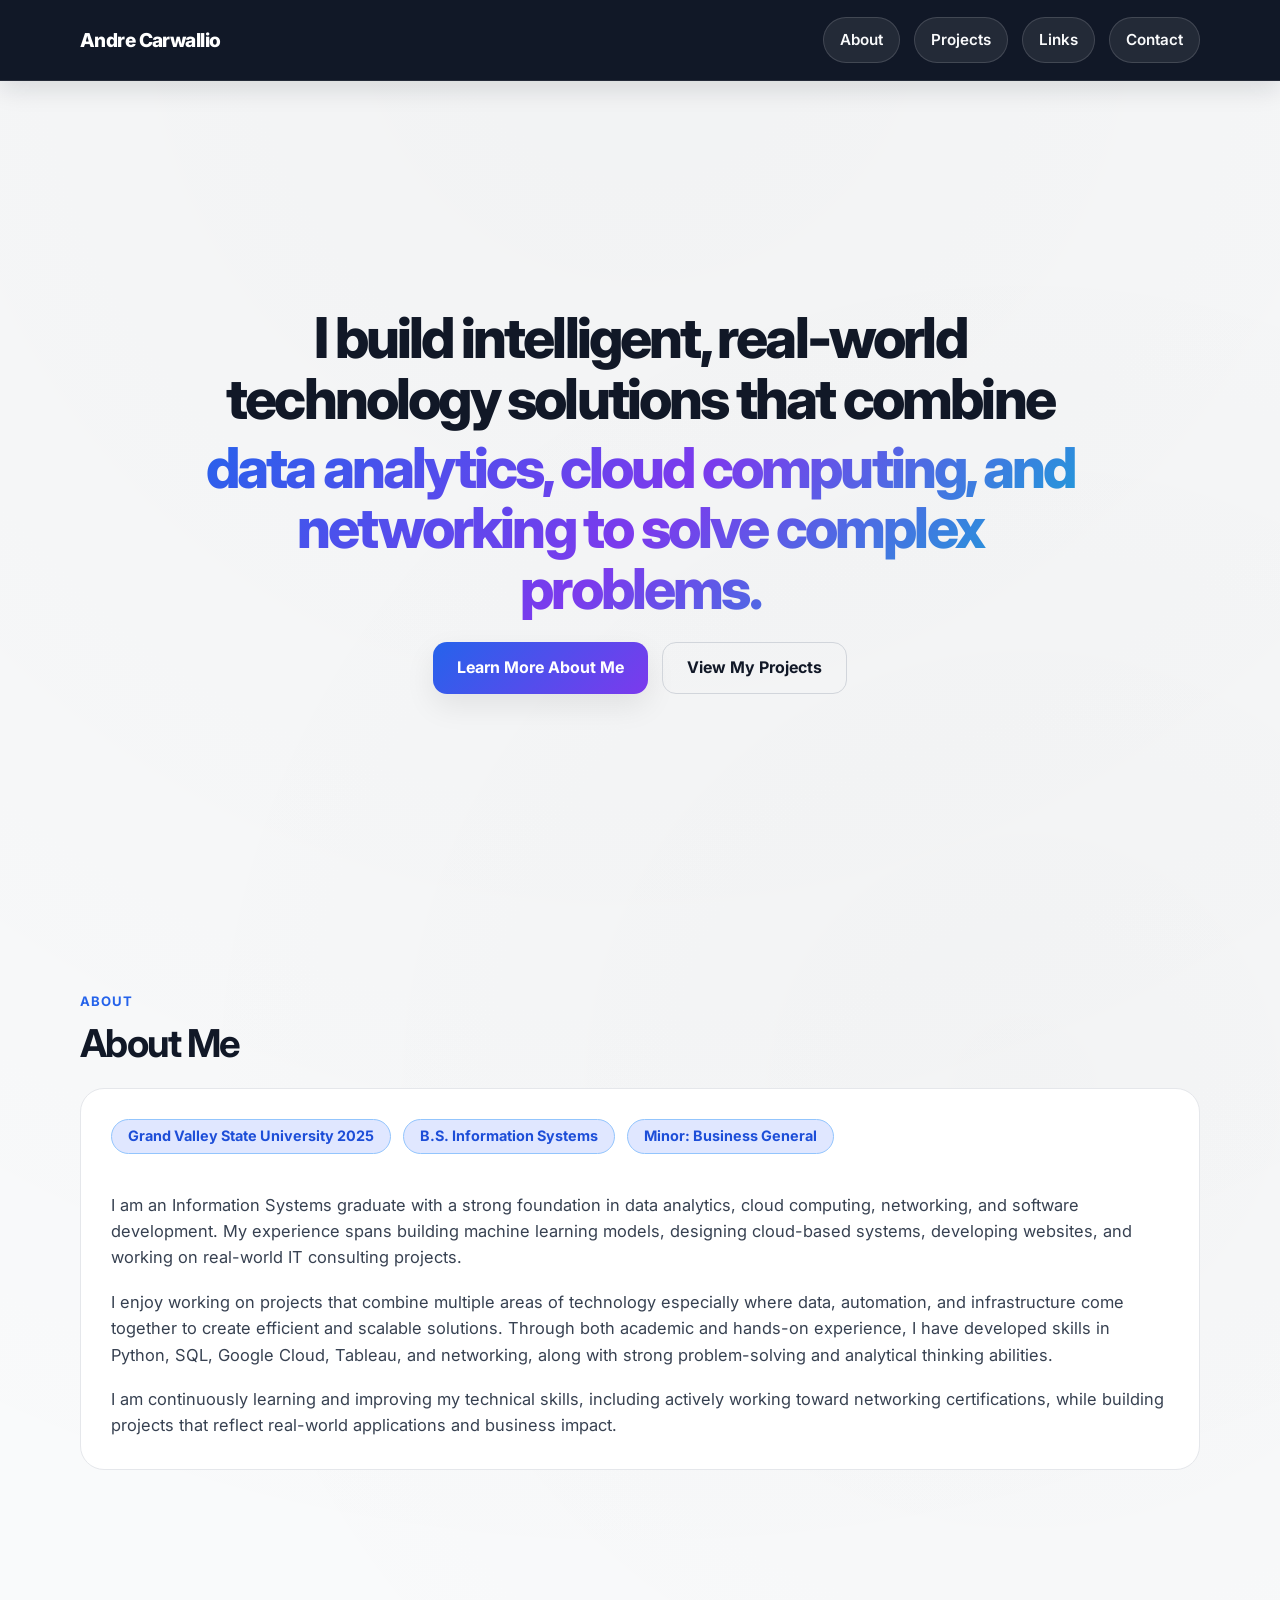
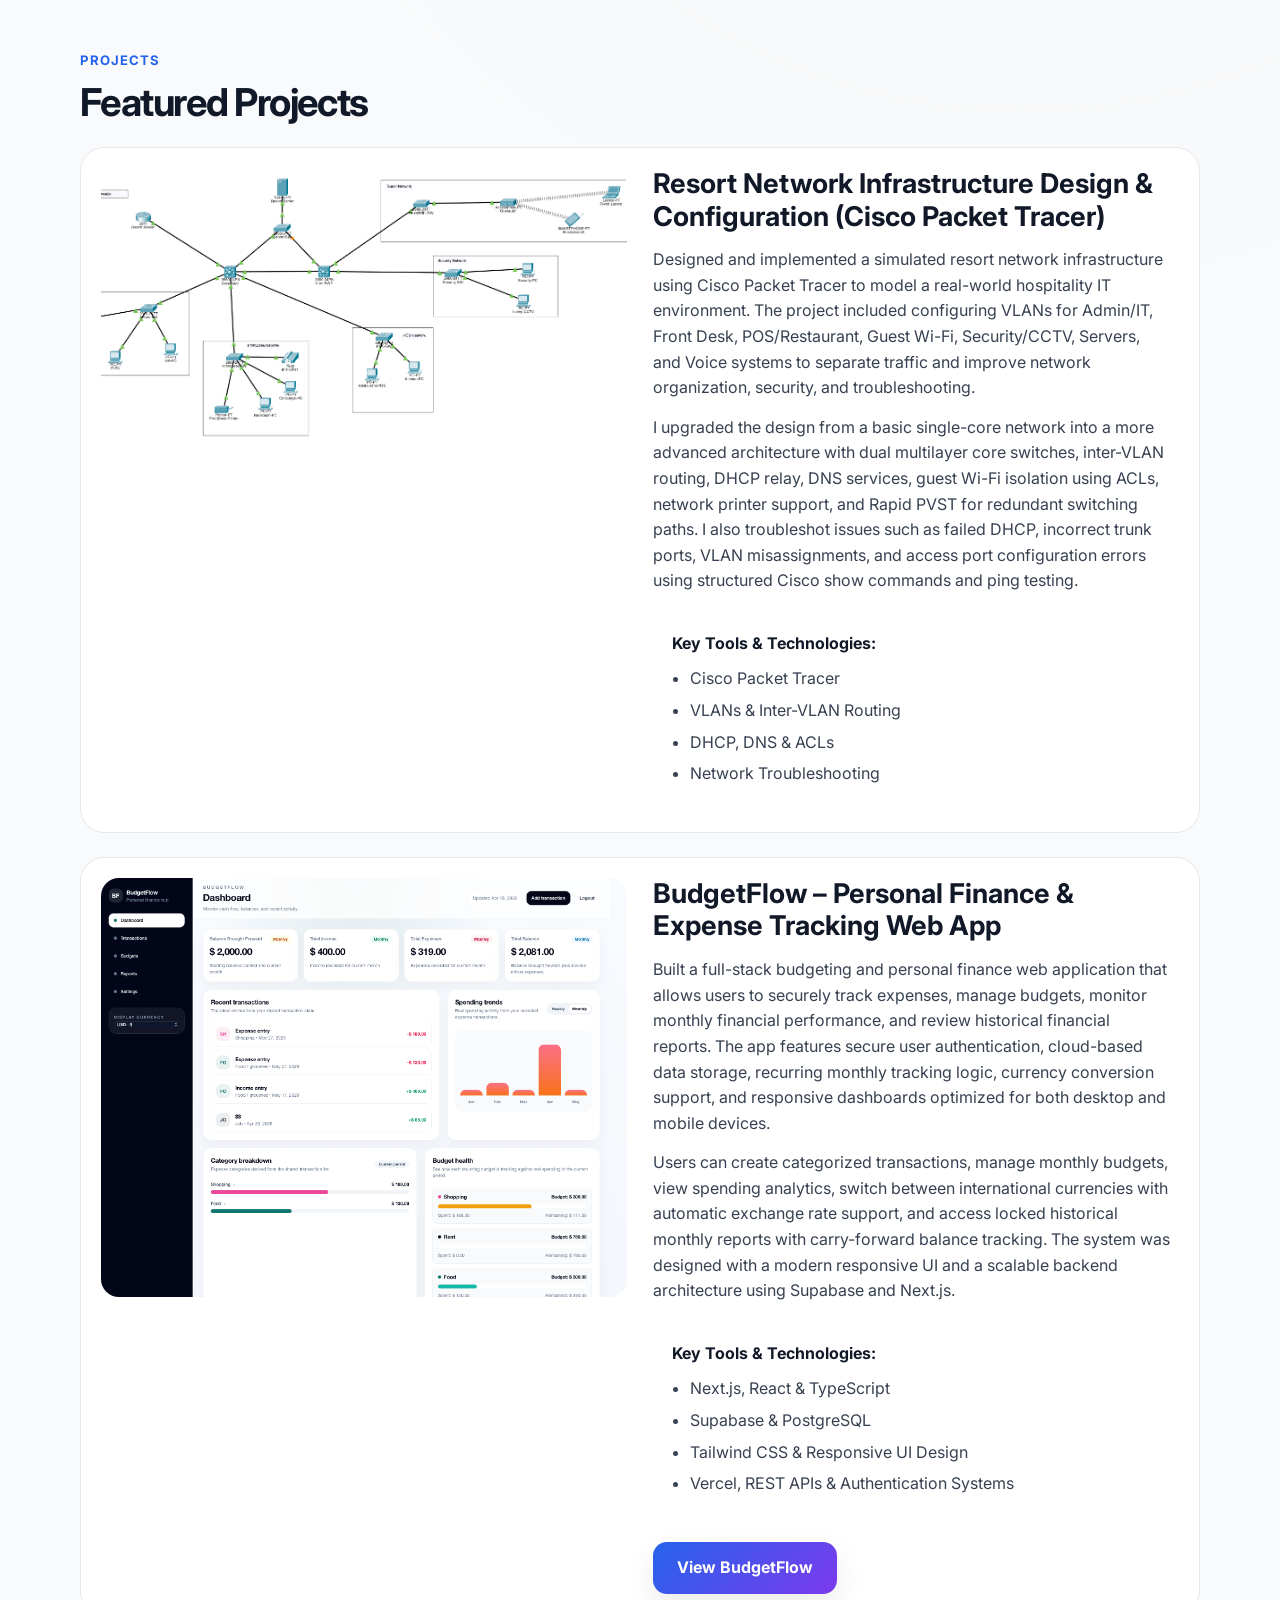
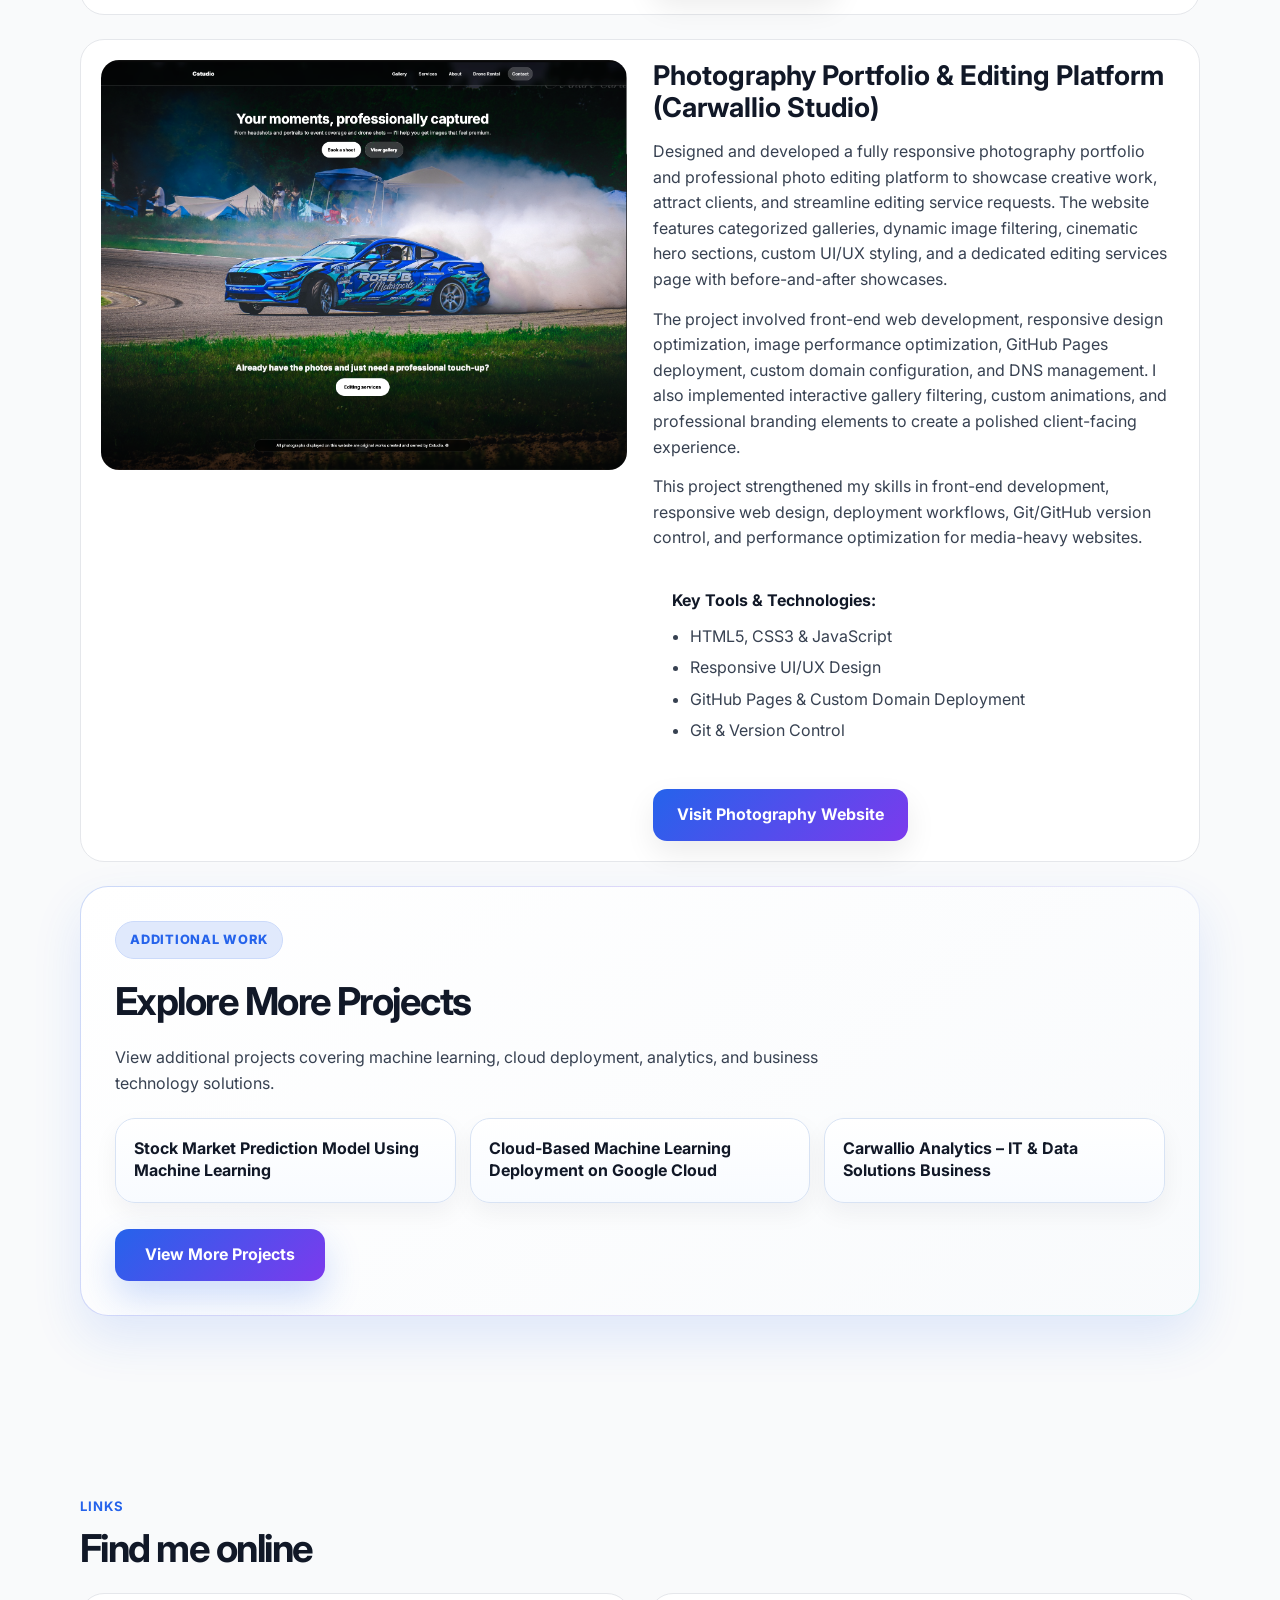
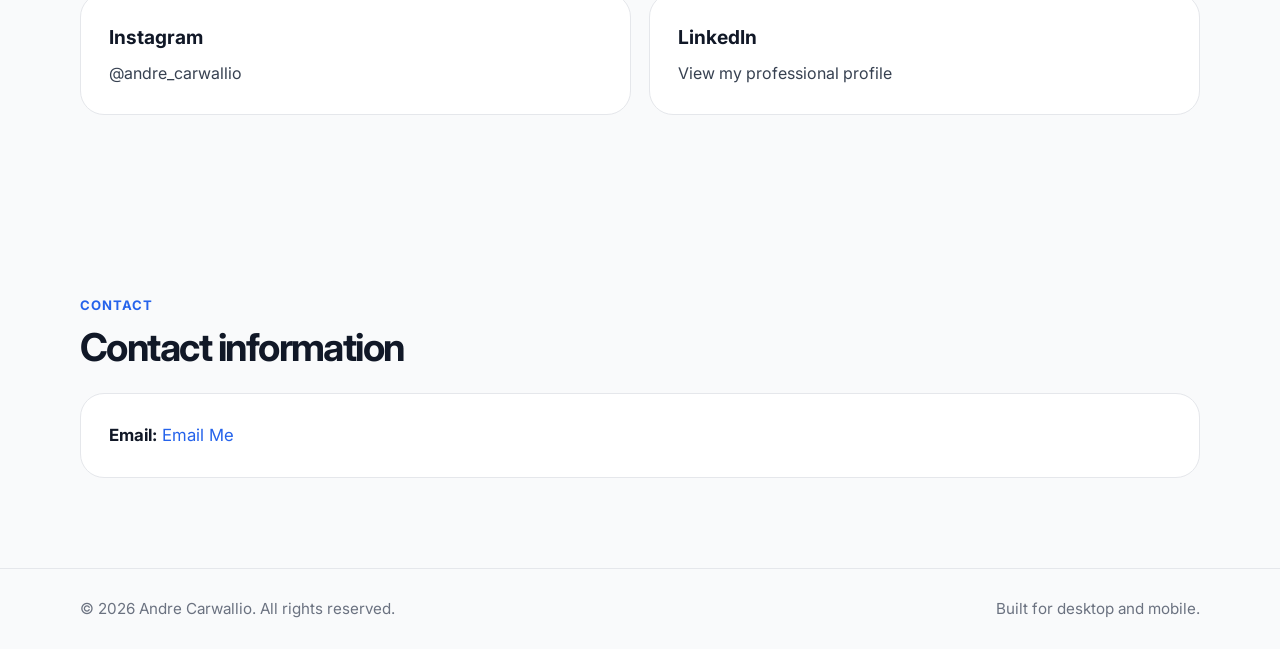
==== commit 994f6975: "Updated networking project description" ====
--- a/index.html
+++ b/index.html
@@ -143,20 +143,20 @@
               <img src="images/networking-project.png" alt="Networking Project preview" />
             </div>
             <div class="project-content">
-              <h3>Multi-Site Network Design & Configuration (Cisco Packet Tracer)</h3>
-              <p>
-                Designed and implemented a simulated multi-site network infrastructure using Cisco Packet Tracer to model real-world enterprise networking environments. The project involved configuring routing, switching, and subnetting to enable secure and efficient communication between multiple locations.
-              </p>
-              <p>
-                I troubleshot network connectivity issues such as IP conflicts and misconfigurations, applying structured debugging methods to ensure reliability. This project strengthened my understanding of network architecture, device configuration, and troubleshooting in a controlled environment.
+              <h3>Resort Network Infrastructure Design &amp; Configuration (Cisco Packet Tracer)</h3>
+              <p>
+                Designed and implemented a simulated resort network infrastructure using Cisco Packet Tracer to model a real-world hospitality IT environment. The project included configuring VLANs for Admin/IT, Front Desk, POS/Restaurant, Guest Wi-Fi, Security/CCTV, Servers, and Voice systems to separate traffic and improve network organization, security, and troubleshooting.
+              </p>
+              <p>
+                I upgraded the design from a basic single-core network into a more advanced architecture with dual multilayer core switches, inter-VLAN routing, DHCP relay, DNS services, guest Wi-Fi isolation using ACLs, network printer support, and Rapid PVST for redundant switching paths. I also troubleshot issues such as failed DHCP, incorrect trunk ports, VLAN misassignments, and access port configuration errors using structured Cisco show commands and ping testing.
               </p>
 
               <div class="tools-block">
                 <h4>Key Tools & Technologies:</h4>
                 <ul>
                   <li>Cisco Packet Tracer</li>
-                  <li>Routing & Switching</li>
-                  <li>Subnetting</li>
+                  <li>VLANs &amp; Inter-VLAN Routing</li>
+                  <li>DHCP, DNS &amp; ACLs</li>
                   <li>Network Troubleshooting</li>
                 </ul>
               </div>
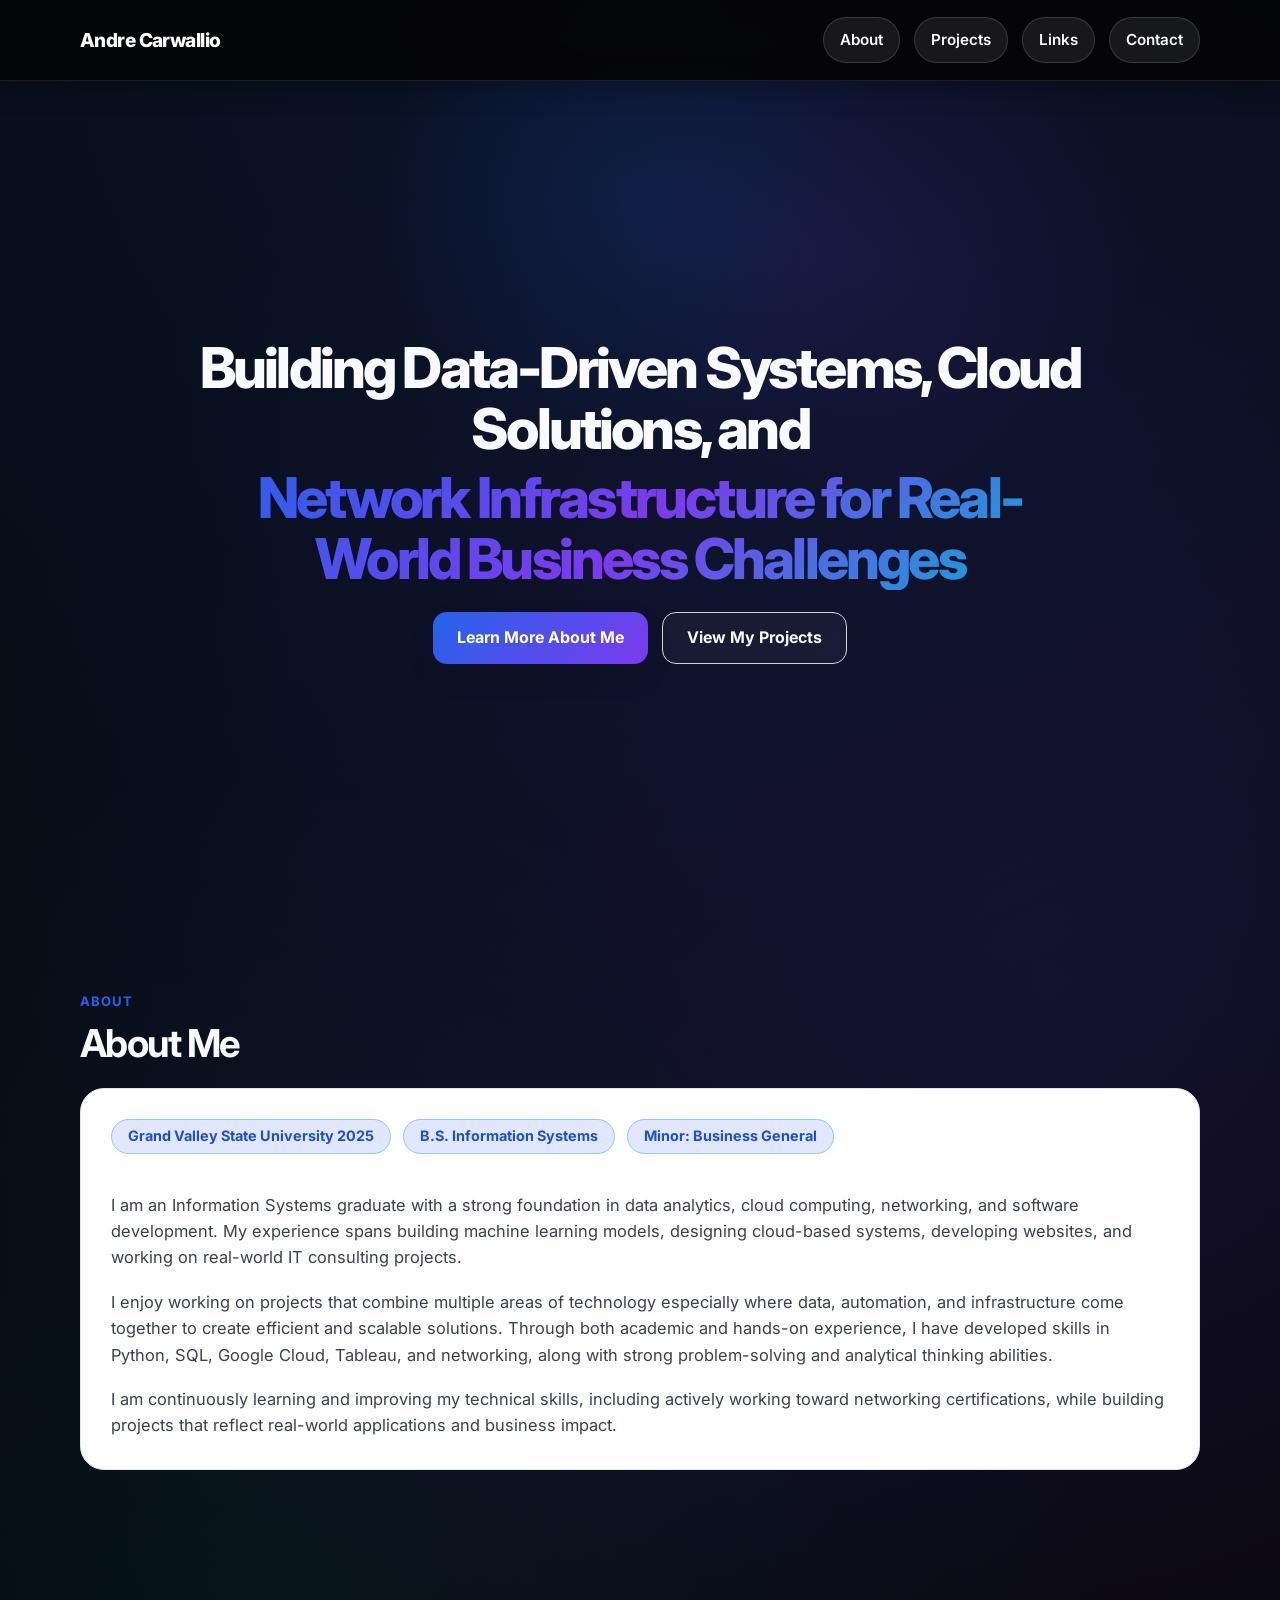
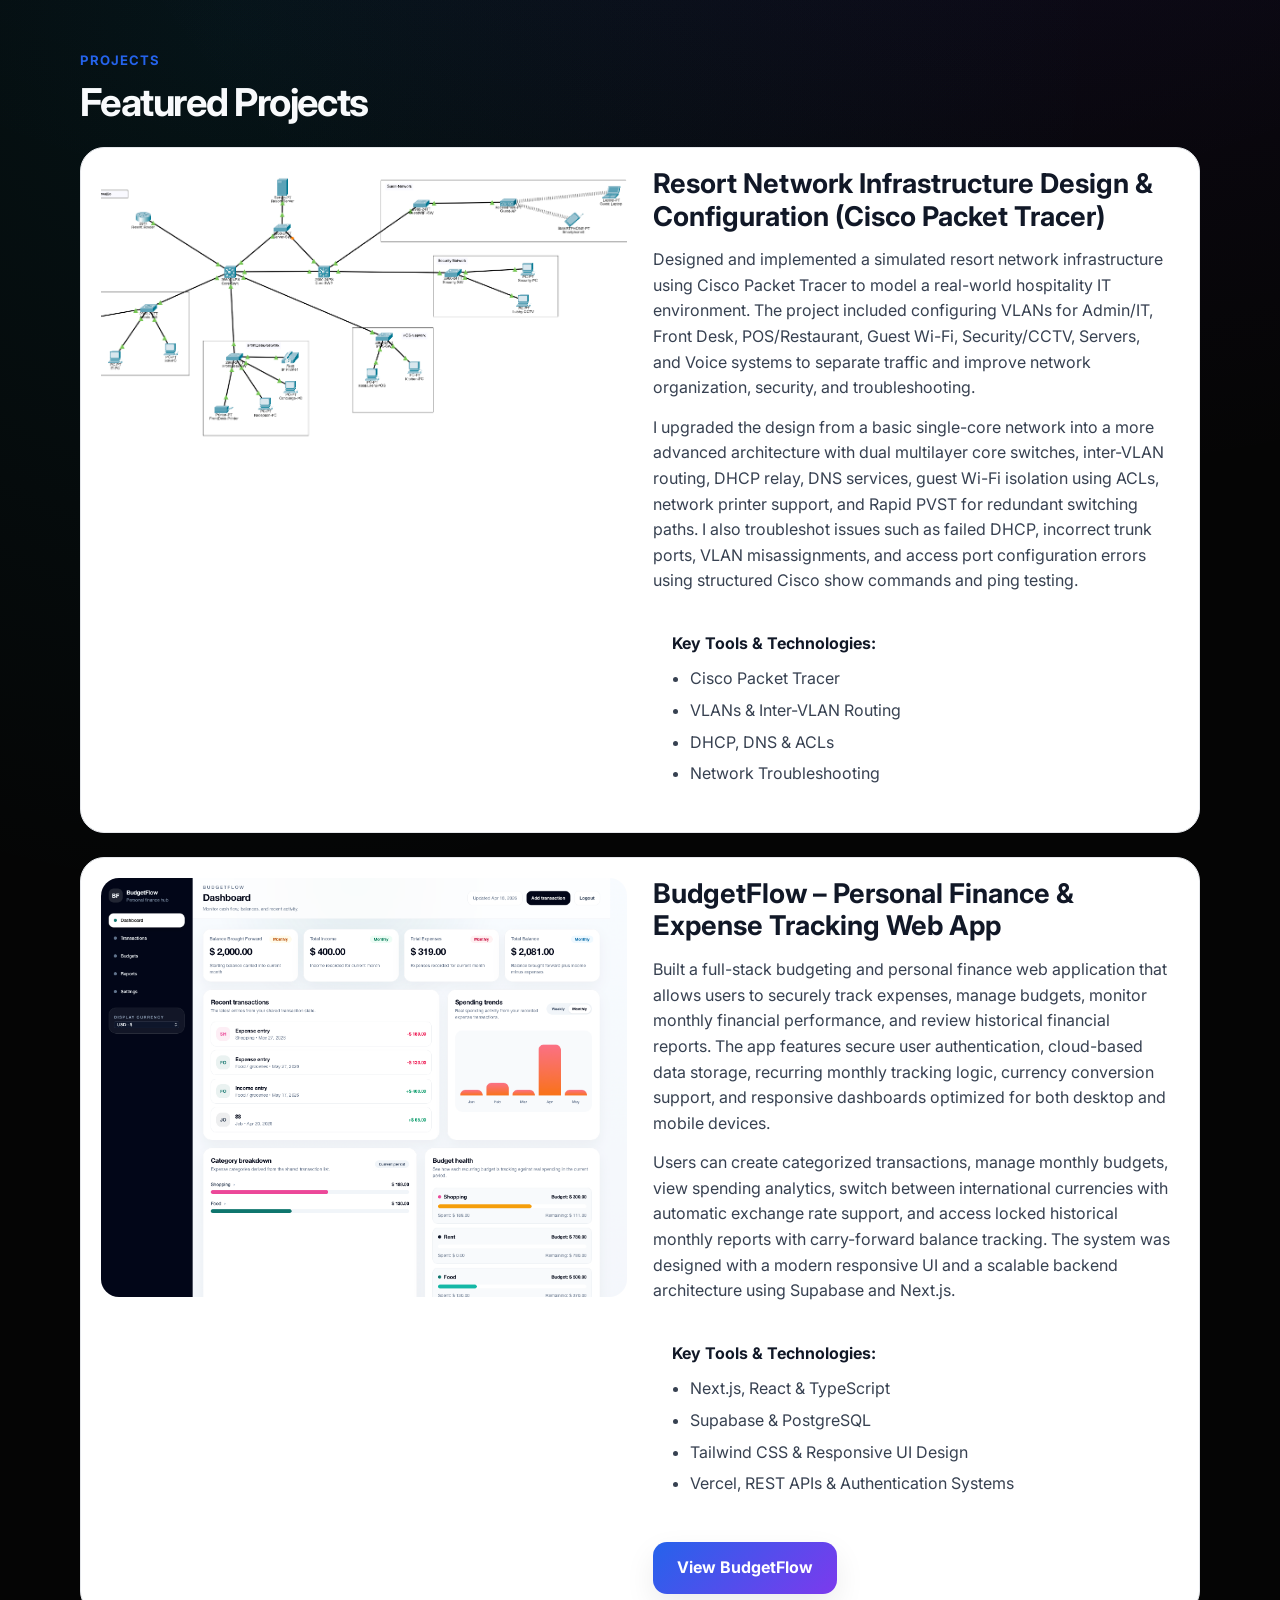
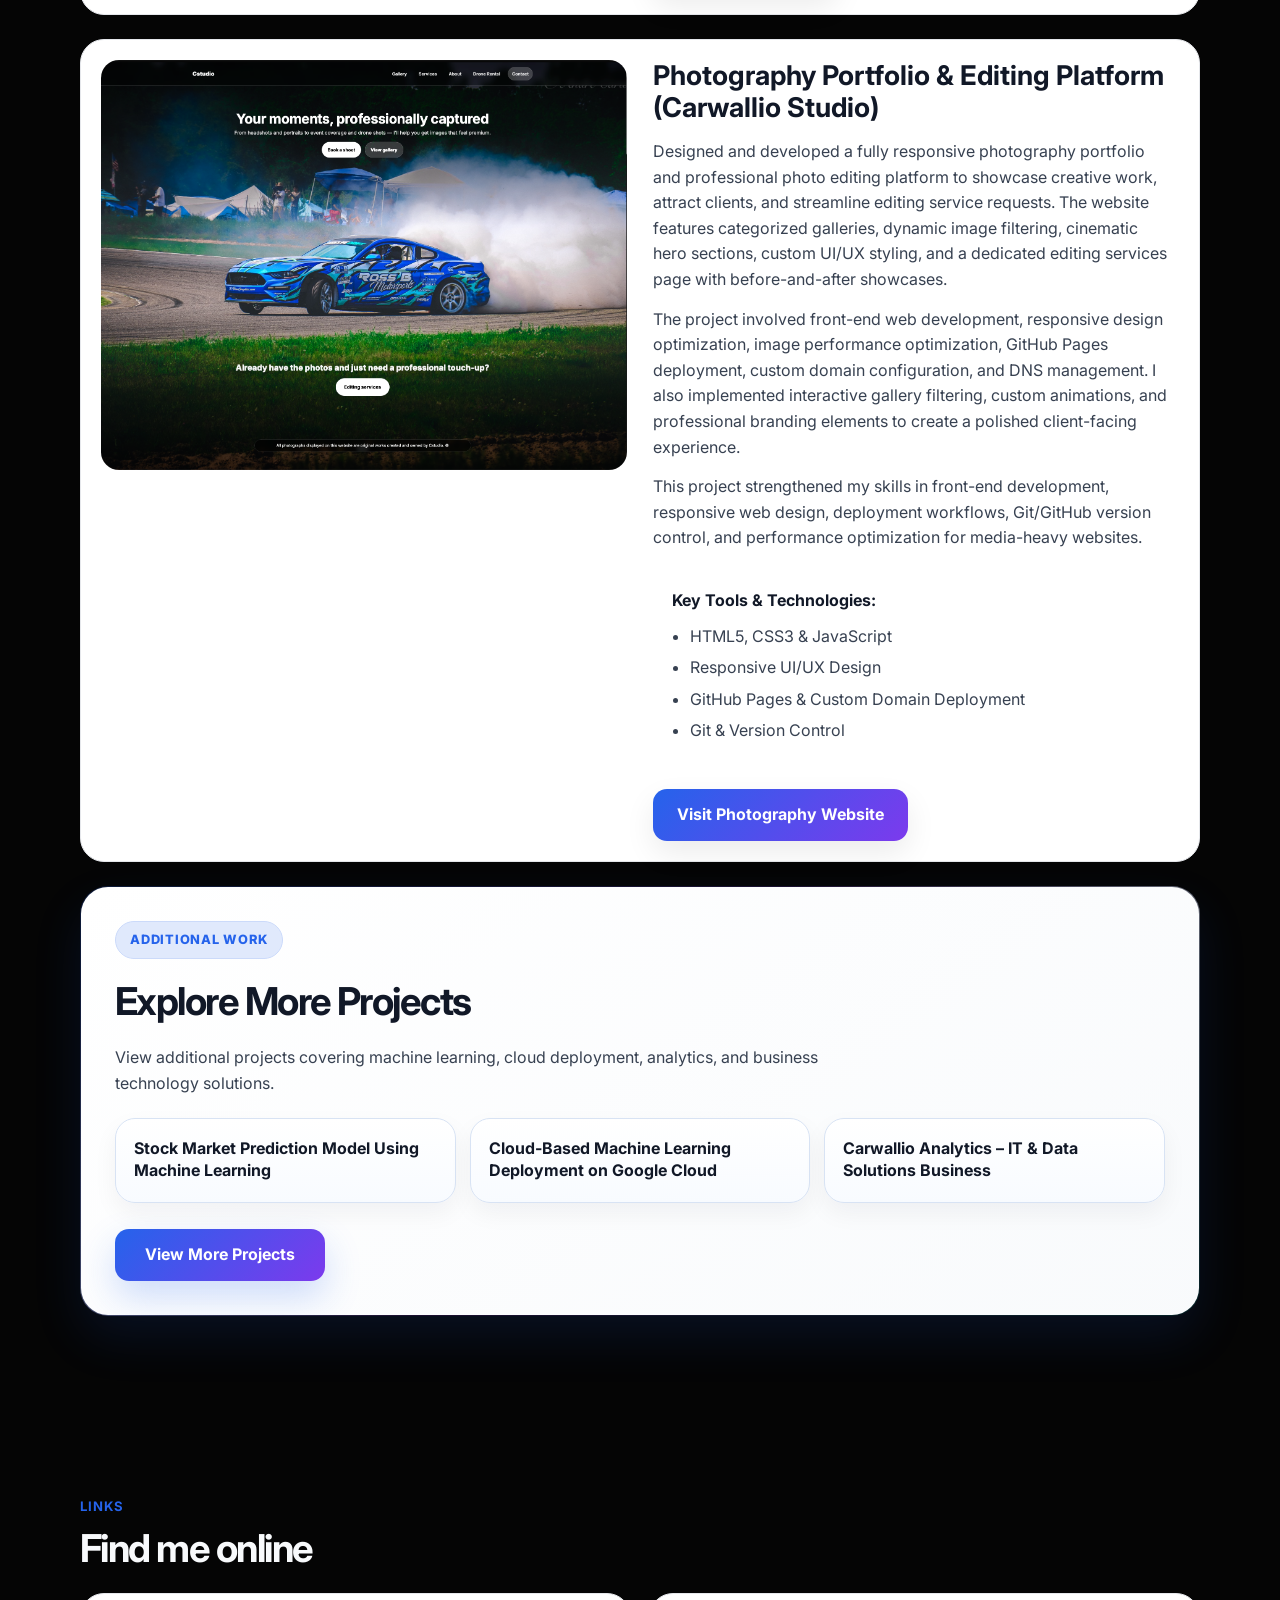
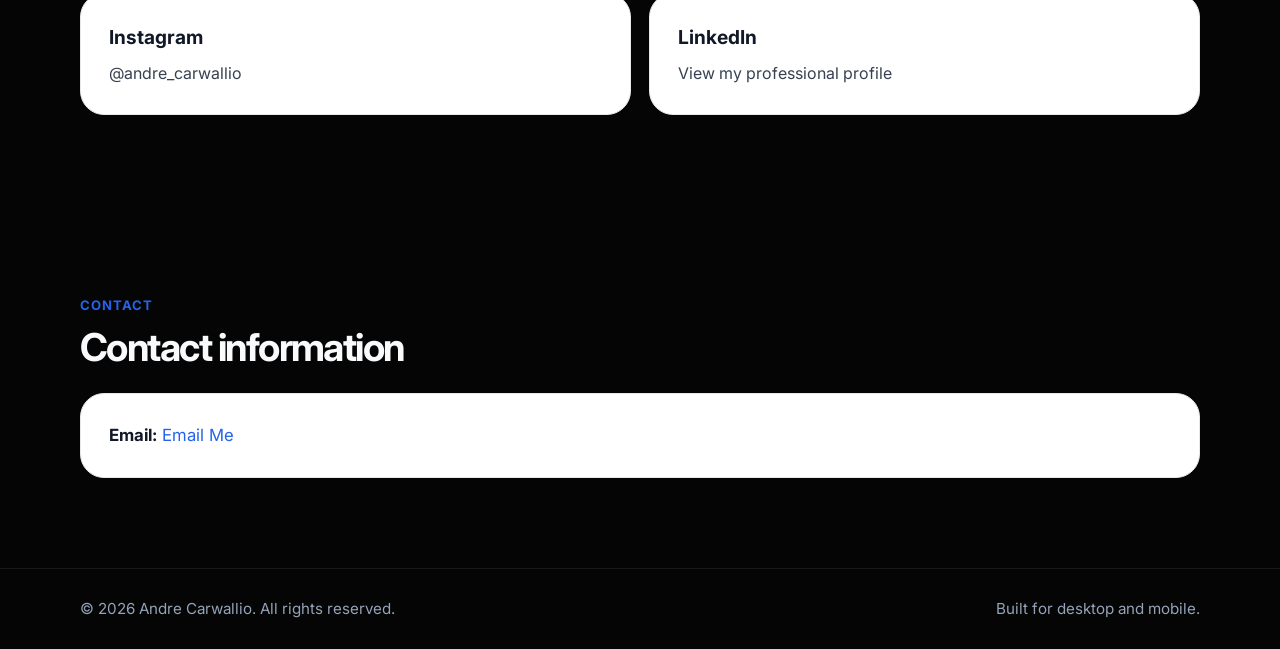
==== commit 6d72021e: "Updated portfolio visual theme" ====
--- a/index.html
+++ b/index.html
@@ -75,8 +75,8 @@
         
 
         <h1>
-          I build intelligent, real-world technology solutions that combine
-          <span>data analytics, cloud computing, and networking to solve complex problems.</span>
+          Building Data-Driven Systems, Cloud Solutions, and
+          <span>Network Infrastructure for Real-World Business Challenges</span>
         </h1>
 
        
--- a/style.css
+++ b/style.css
@@ -4,13 +4,17 @@
    to recolor the whole website
    ========================= */
 :root {
-  --bg-base: #f9fafb;
-  --bg-glow-1: rgba(0, 0, 0, 0.03);
-  --bg-glow-2: rgba(0, 0, 0, 0.02);
+  --bg-base: #050505;
+  --bg-glow-1: rgba(37, 99, 235, 0.16);
+  --bg-glow-2: rgba(124, 58, 237, 0.12);
+  --bg-glow-3: rgba(6, 182, 212, 0.08);
 
   --text-main: #111827;
   --text-soft: #374151;
   --text-muted: #6b7280;
+  --text-on-dark: #f8fafc;
+  --text-on-dark-soft: #cbd5e1;
+  --text-on-dark-muted: #94a3b8;
 
   --accent-1: #2563eb;
   --accent-2: #7c3aed;
@@ -28,6 +32,7 @@
 
   --hero-text-gradient: linear-gradient(135deg, #2563eb, #7c3aed, #06b6d4);
   --button-gradient: linear-gradient(135deg, #2563eb, #7c3aed);
+  --btn-secondary-bg: rgba(255, 255, 255, 0.04);
 
   --button-shadow: 0 12px 30px rgba(0, 0, 0, 0.08);
 }
@@ -49,10 +54,11 @@
 body {
   font-family: 'Inter', sans-serif;
   background:
-    radial-gradient(circle at top, var(--bg-glow-1), transparent 30%),
-    radial-gradient(circle at 80% 20%, var(--bg-glow-2), transparent 20%),
+    radial-gradient(circle at 50% 0%, var(--bg-glow-1), transparent 34%),
+    radial-gradient(circle at 82% 18%, var(--bg-glow-2), transparent 24%),
+    radial-gradient(circle at 18% 30%, var(--bg-glow-3), transparent 22%),
     var(--bg-base);
-  color: var(--text-main);
+  color: var(--text-on-dark);
   line-height: 1.6;
 }
 
@@ -82,10 +88,10 @@
   position: sticky;
   top: 0;
   z-index: 1000;
-  background: #111827;
+  background: rgba(5, 5, 5, 0.9);
   backdrop-filter: blur(14px);
-  border-bottom: 1px solid rgba(255, 255, 255, 0.08);
-  box-shadow: 0 8px 24px rgba(17, 24, 39, 0.12);
+  border-bottom: 1px solid rgba(255, 255, 255, 0.1);
+  box-shadow: 0 8px 24px rgba(0, 0, 0, 0.28);
 }
 
 .header-inner {
@@ -140,6 +146,7 @@
    HERO SECTION
    ========================= */
 .hero {
+  position: relative;
   padding: 110px 0 80px;
   min-height: calc(100vh - 80px);
   display: flex;
@@ -147,7 +154,19 @@
   text-align: center;
 }
 
+.hero::before {
+  content: "";
+  position: absolute;
+  inset: 0;
+  background:
+    radial-gradient(circle at 50% 15%, rgba(37, 99, 235, 0.14), transparent 28%),
+    radial-gradient(circle at 68% 22%, rgba(124, 58, 237, 0.1), transparent 24%);
+  pointer-events: none;
+}
+
 .hero-content {
+  position: relative;
+  z-index: 1;
   max-width: 900px;
   margin: 0 auto;
 }
@@ -170,6 +189,7 @@
   letter-spacing: -0.05em;
   margin-bottom: 22px;
   font-weight: 800;
+  color: var(--text-on-dark);
 }
 
 .hero h1 span {
@@ -224,7 +244,7 @@
 
 .btn-secondary {
   border: 1px solid var(--border-medium);
-  color: var(--text-main);
+  color: var(--text-on-dark);
   background: var(--btn-secondary-bg);
 }
 
@@ -254,6 +274,7 @@
   font-size: clamp(1.9rem, 3vw, 3rem);
   line-height: 1.1;
   letter-spacing: -0.04em;
+  color: var(--text-on-dark);
 }
 
 .about-card,
@@ -381,6 +402,7 @@
   font-size: clamp(1.7rem, 3vw, 2.5rem);
   line-height: 1.08;
   letter-spacing: -0.04em;
+  color: var(--text-main);
 }
 
 .more-projects-content p {
@@ -439,10 +461,11 @@
   line-height: 1.05;
   letter-spacing: -0.05em;
   margin-bottom: 14px;
+  color: var(--text-on-dark);
 }
 
 .page-hero-copy p {
-  color: var(--text-soft);
+  color: var(--text-on-dark-soft);
   font-size: 1.05rem;
 }
 
@@ -477,6 +500,7 @@
   font-size: 1.7rem;
   line-height: 1.2;
   margin-bottom: 14px;
+  color: var(--text-main);
 }
 
 .project-content p {
@@ -535,6 +559,7 @@
 .link-card h3 {
   margin-bottom: 8px;
   font-size: 1.2rem;
+  color: var(--text-main);
 }
 
 .link-card p {
@@ -567,14 +592,14 @@
    ========================= */
 .site-footer {
   padding: 28px 0;
-  border-top: 1px solid var(--border-light);
+  border-top: 1px solid rgba(255, 255, 255, 0.08);
 }
 
 .footer-inner {
   display: flex;
   justify-content: space-between;
   gap: 20px;
-  color: var(--text-muted);
+  color: var(--text-on-dark-muted);
   font-size: 0.95rem;
 }
 
@@ -615,10 +640,10 @@
     gap: 12px;
     padding: 18px;
     border-radius: 20px;
-    background: #111827;
+    background: rgba(9, 9, 11, 0.98);
     border: 1px solid rgba(255, 255, 255, 0.1);
     margin-top: 8px;
-    box-shadow: 0 16px 40px rgba(17, 24, 39, 0.18);
+    box-shadow: 0 16px 40px rgba(0, 0, 0, 0.32);
   }
 
   .nav.show {
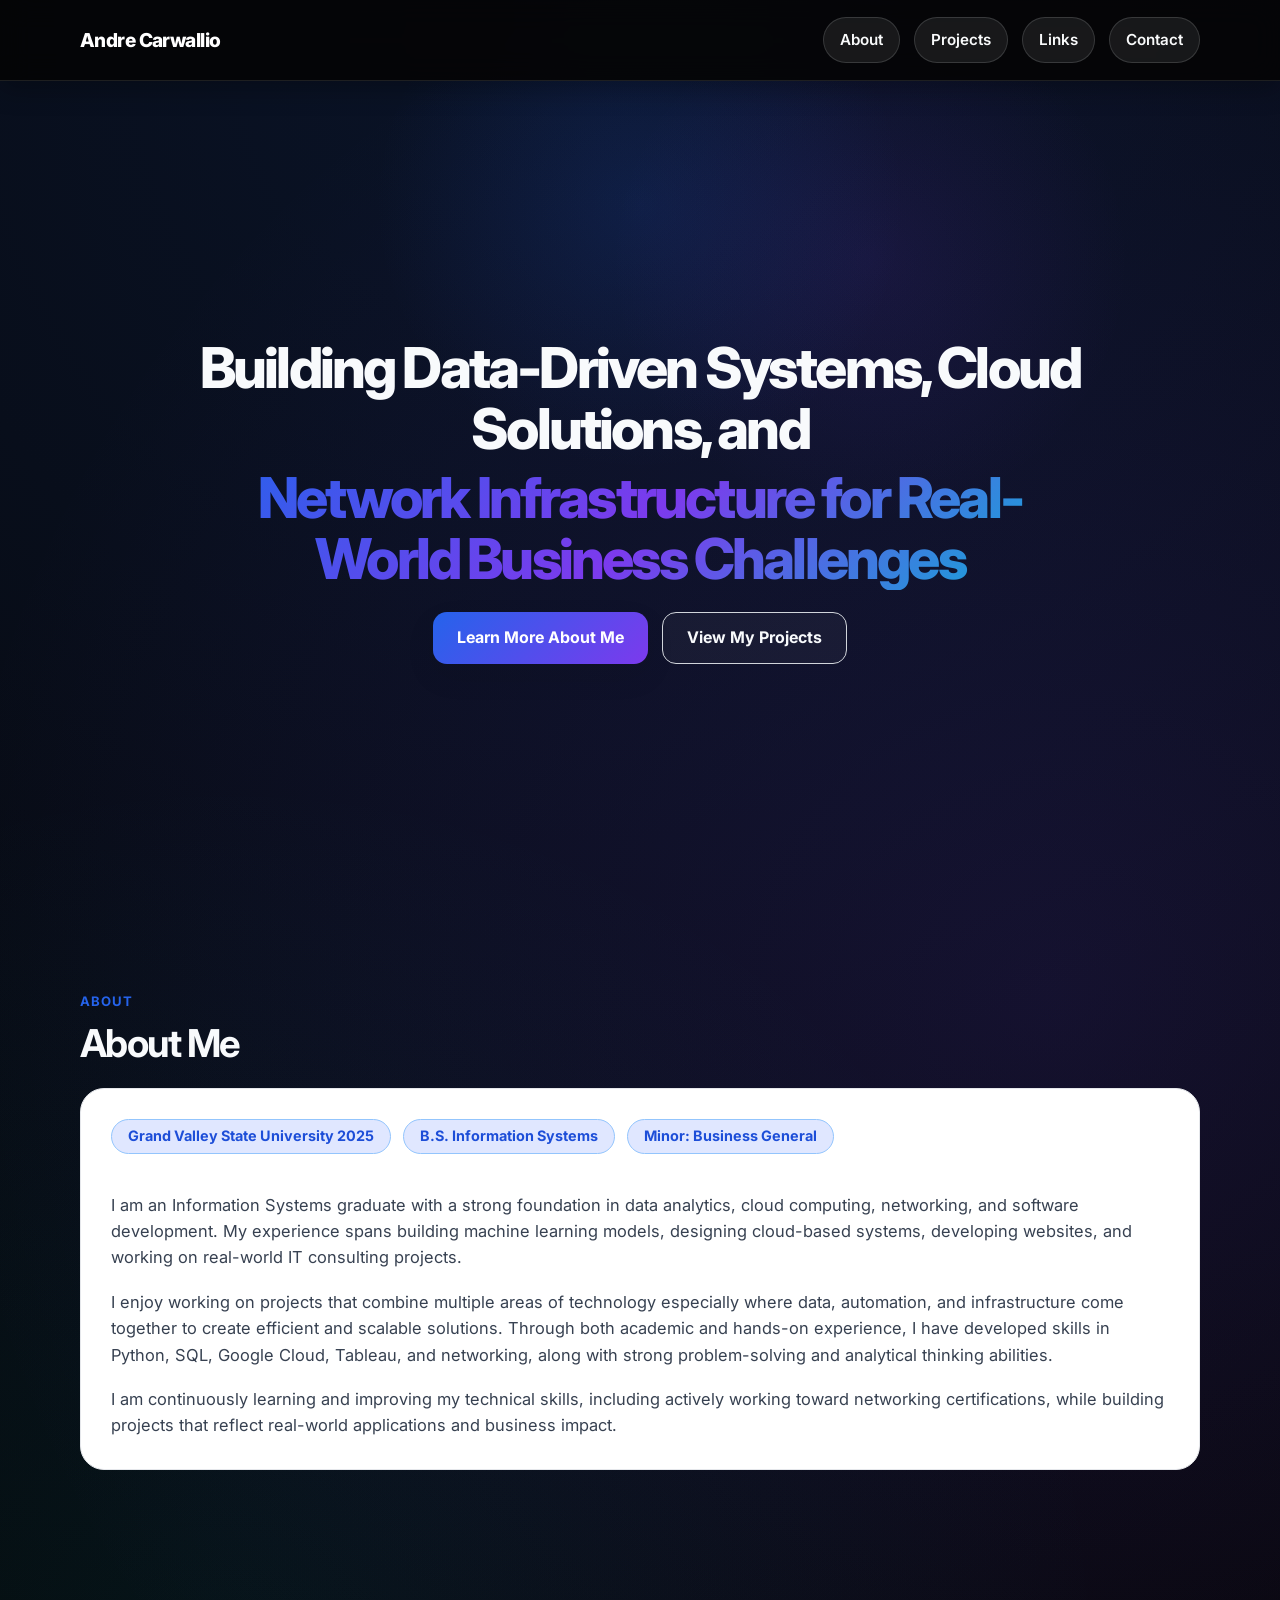
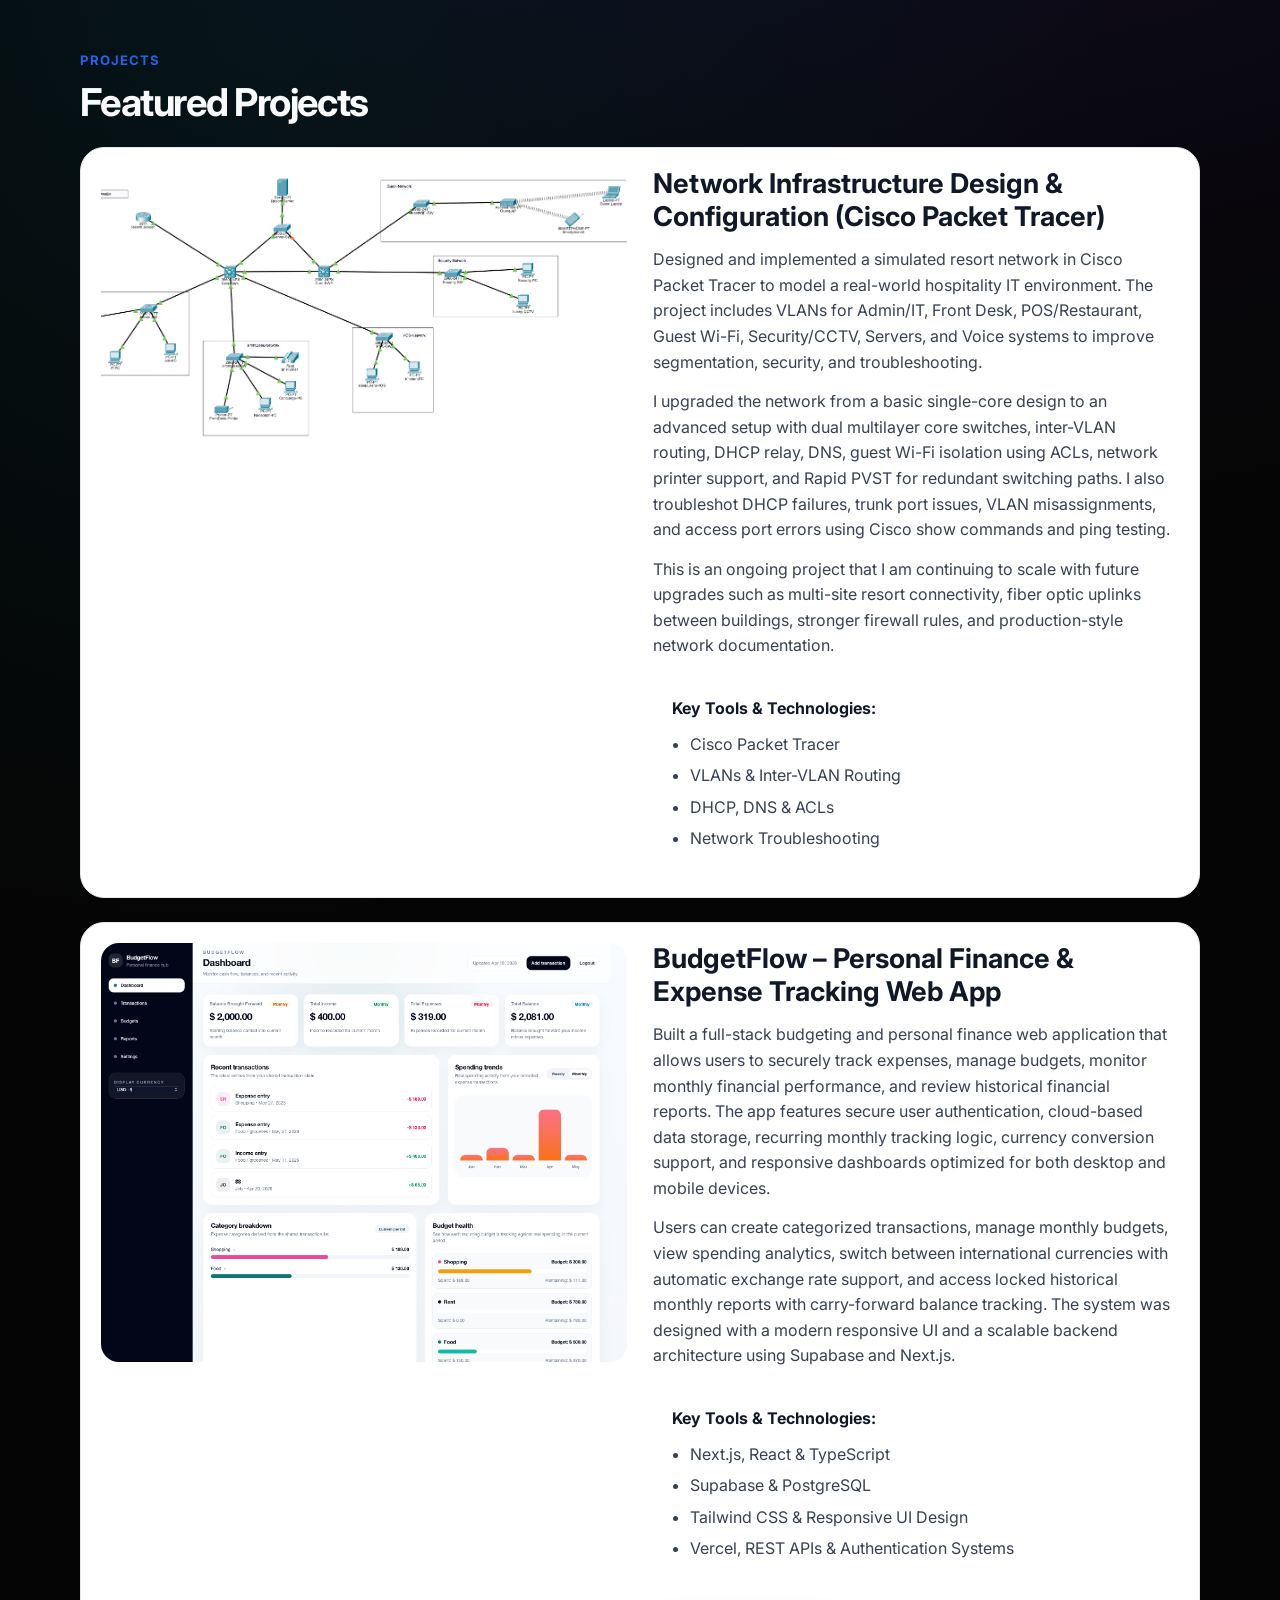
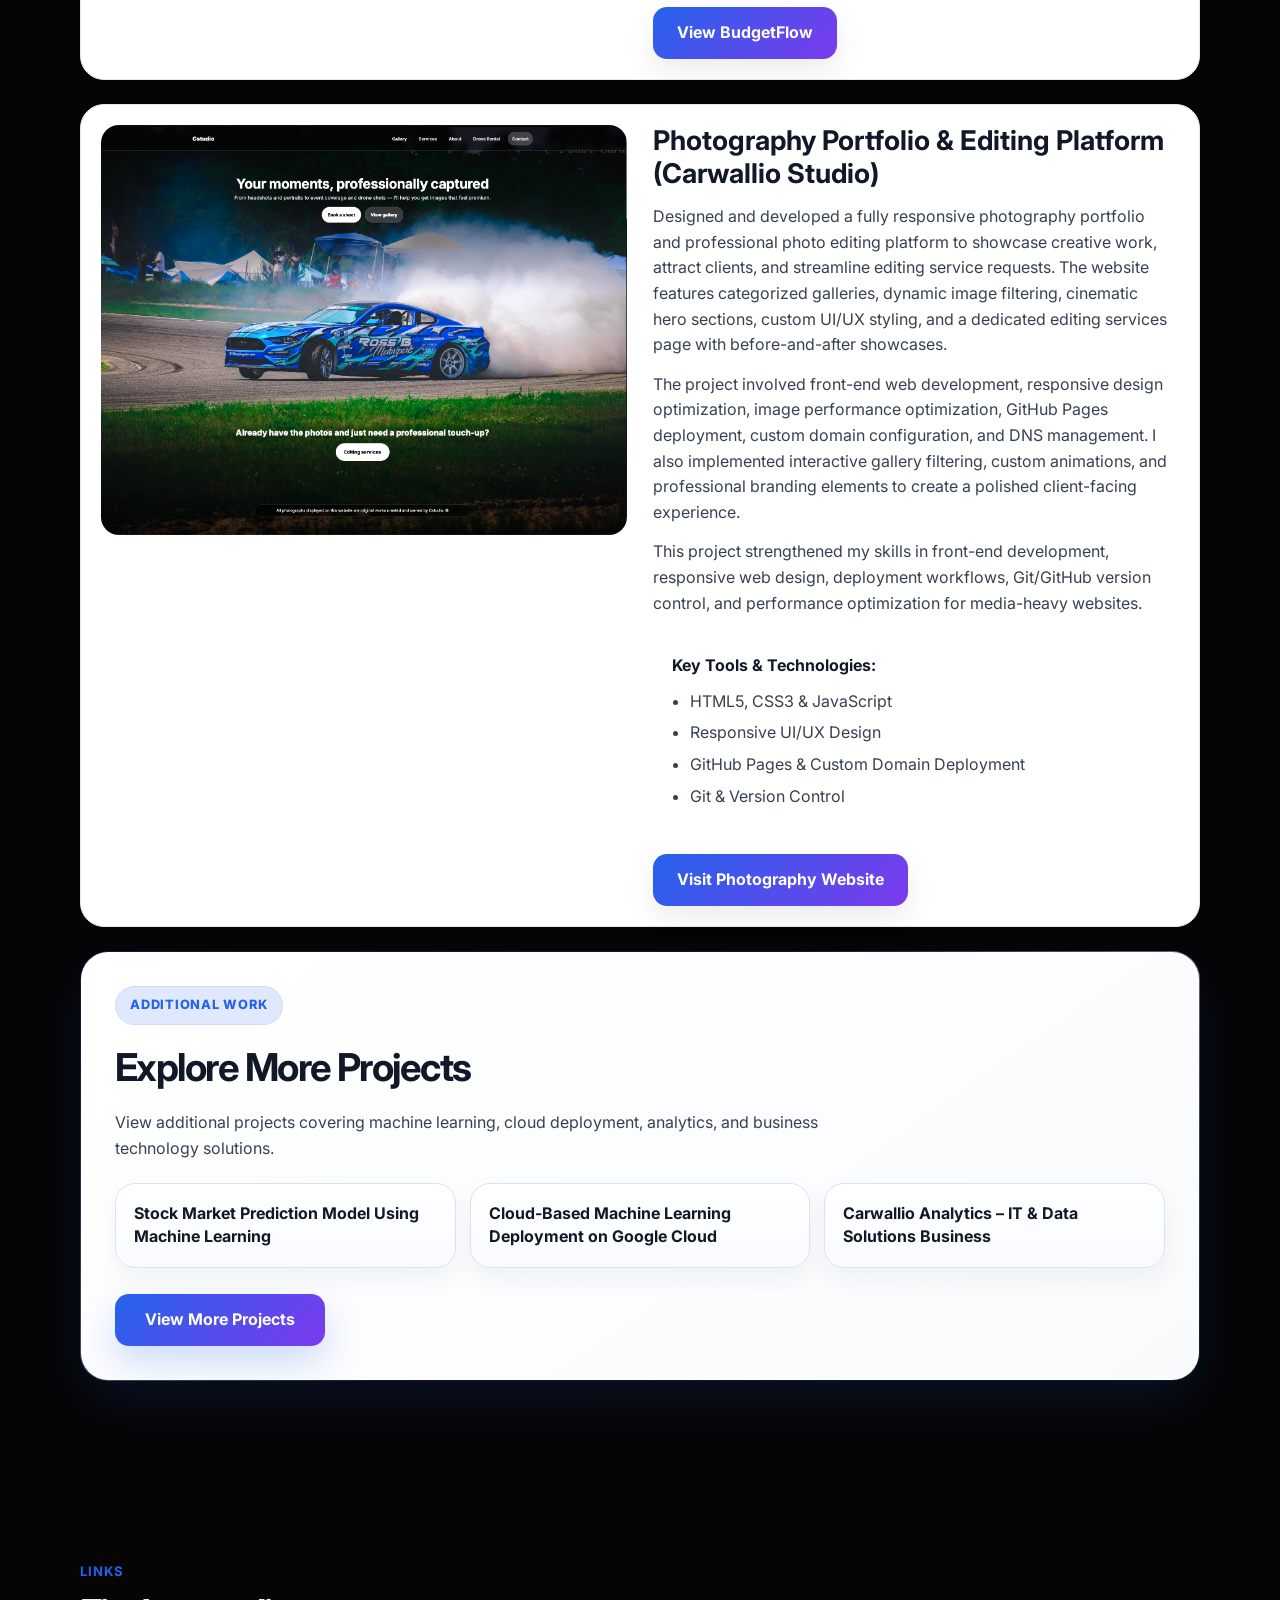
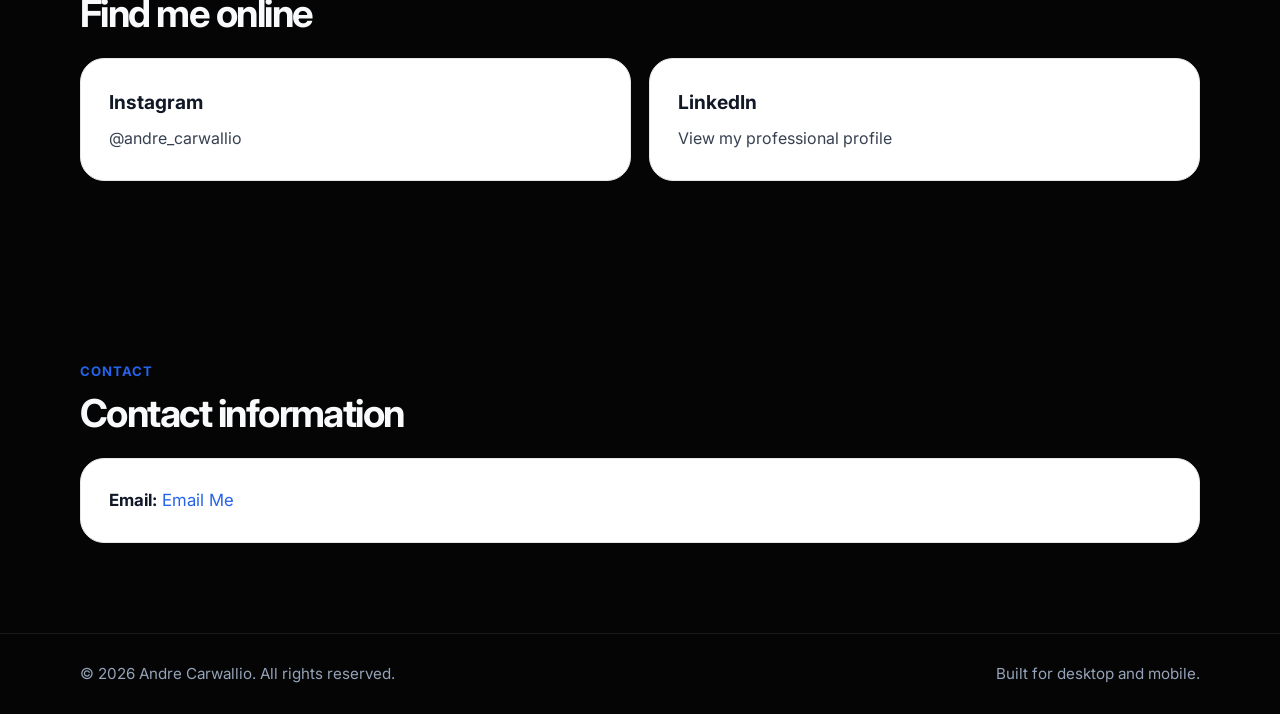
==== commit 6d6b3449: "Updated networking project details" ====
--- a/index.html
+++ b/index.html
@@ -143,12 +143,15 @@
               <img src="images/networking-project.png" alt="Networking Project preview" />
             </div>
             <div class="project-content">
-              <h3>Resort Network Infrastructure Design &amp; Configuration (Cisco Packet Tracer)</h3>
-              <p>
-                Designed and implemented a simulated resort network infrastructure using Cisco Packet Tracer to model a real-world hospitality IT environment. The project included configuring VLANs for Admin/IT, Front Desk, POS/Restaurant, Guest Wi-Fi, Security/CCTV, Servers, and Voice systems to separate traffic and improve network organization, security, and troubleshooting.
-              </p>
-              <p>
-                I upgraded the design from a basic single-core network into a more advanced architecture with dual multilayer core switches, inter-VLAN routing, DHCP relay, DNS services, guest Wi-Fi isolation using ACLs, network printer support, and Rapid PVST for redundant switching paths. I also troubleshot issues such as failed DHCP, incorrect trunk ports, VLAN misassignments, and access port configuration errors using structured Cisco show commands and ping testing.
+              <h3>Network Infrastructure Design &amp; Configuration (Cisco Packet Tracer)</h3>
+              <p>
+                Designed and implemented a simulated resort network in Cisco Packet Tracer to model a real-world hospitality IT environment. The project includes VLANs for Admin/IT, Front Desk, POS/Restaurant, Guest Wi-Fi, Security/CCTV, Servers, and Voice systems to improve segmentation, security, and troubleshooting.
+              </p>
+              <p>
+                I upgraded the network from a basic single-core design to an advanced setup with dual multilayer core switches, inter-VLAN routing, DHCP relay, DNS, guest Wi-Fi isolation using ACLs, network printer support, and Rapid PVST for redundant switching paths. I also troubleshot DHCP failures, trunk port issues, VLAN misassignments, and access port errors using Cisco show commands and ping testing.
+              </p>
+              <p>
+                This is an ongoing project that I am continuing to scale with future upgrades such as multi-site resort connectivity, fiber optic uplinks between buildings, stronger firewall rules, and production-style network documentation.
               </p>
 
               <div class="tools-block">
